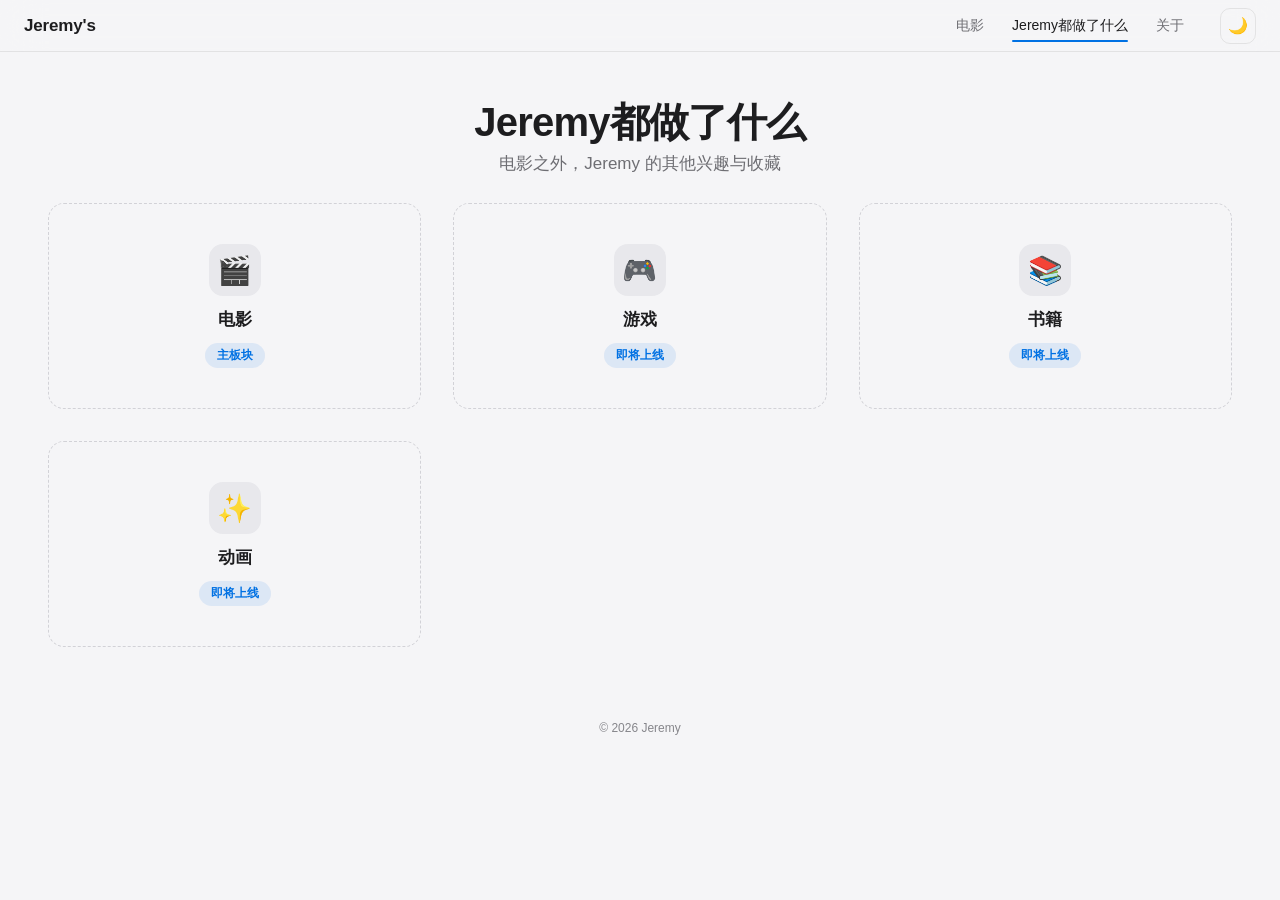
==== everything/index.html @ 344d4c55 "升级为多板块可交互网站：数据驱动渲染 + 翻转卡片 + 悬停换背景 + 三态主题 - 数据驱动：movies.json 单一数据源，原生 JS 渲染（零框架零构建） - 翻转卡片：点击翻面，背面分数据" ====
<!DOCTYPE html>
<html lang="zh-CN" data-theme="system">
<head>
  <meta charset="UTF-8">
  <meta name="viewport" content="width=device-width, initial-scale=1.0">
  <title>Jeremy都做了什么 — Jeremy's</title>
  <meta name="description" content="Jeremy 的其他兴趣板块：游戏、书籍、动画等。">
  <meta name="robots" content="index,follow">
  <link rel="canonical" href="https://jeremy-movies.com/everything/">
  <meta property="og:type" content="website">
  <meta property="og:site_name" content="Jeremy's">
  <meta property="og:title" content="Jeremy都做了什么">
  <meta property="og:url" content="https://jeremy-movies.com/everything/">
  <meta property="og:locale" content="zh_CN">
  <script>
    (function () {
      try {
        var t = localStorage.getItem('theme');
        if (t === 'light' || t === 'dark' || t === 'system') {
          document.documentElement.setAttribute('data-theme', t);
        }
      } catch (e) { /* ignore */ }
    })();
  </script>
  <link rel="stylesheet" href="../assets/css/styles.css">
</head>
<body>
  <header class="nav" data-nav>
    <a class="nav-logo" href="/">Jeremy's</a>
    <nav class="nav-links" aria-label="主导航">
      <a href="/" class="nav-link">电影</a>
      <a href="/everything/" class="nav-link is-active" aria-current="page">Jeremy都做了什么</a>
      <a href="/about/" class="nav-link">关于</a>
    </nav>
    <button class="nav-theme" data-theme-toggle aria-label="切换主题" title="切换主题">🌙</button>
    <button class="nav-burger" data-nav-burger aria-label="菜单" aria-expanded="false">
      <span></span><span></span><span></span>
    </button>
  </header>

  <main>
    <section class="hero container">
      <h1 class="hero-title">Jeremy都做了什么</h1>
      <p class="hero-sub">电影之外，Jeremy 的其他兴趣与收藏</p>
    </section>

    <section class="poster-grid container" style="grid-template-columns:repeat(3,1fr);">
      <a class="board-card" href="/" style="text-decoration:none;">
        <div class="board-icon">🎬</div>
        <div class="board-title">电影</div>
        <div class="board-badge">主板块</div>
      </a>
      <div class="board-card">
        <div class="board-icon">🎮</div>
        <div class="board-title">游戏</div>
        <div class="board-badge">即将上线</div>
      </div>
      <div class="board-card">
        <div class="board-icon">📚</div>
        <div class="board-title">书籍</div>
        <div class="board-badge">即将上线</div>
      </div>
      <div class="board-card">
        <div class="board-icon">✨</div>
        <div class="board-title">动画</div>
        <div class="board-badge">即将上线</div>
      </div>
    </section>
  </main>

  <footer class="site-footer">
    <p>© 2026 Jeremy</p>
  </footer>

  <script src="../assets/js/main.js"></script>
</body>
</html>
---- assets/css/styles.css ----
/* ==========================================================================
   Jeremy's Movies — 主样式
   风格：Apple 极简 · 数据驱动 · 三态主题 · 可交互翻转卡
   技术：CSS 变量 + data-theme 三态 + prefers-color-scheme 回退，零框架零构建
   ========================================================================== */

/* ==========================================================================
   1. 动效与主题 tokens
   ========================================================================== */
:root {
  /* 动效时长 / 缓动 */
  --dur-fast:   150ms;
  --dur-base:   300ms;
  --dur-bg:     500ms;
  --dur-flip:   550ms;
  --ease-standard: cubic-bezier(0.4, 0, 0.2, 1);
  --ease-out:      cubic-bezier(0.22, 1, 0.36, 1);
  --ease-flip:     cubic-bezier(0.4, 0.2, 0.2, 1);

  color-scheme: light dark;

  /* ===== 浅色主题（默认） ===== */
  --bg:            #f5f5f7;
  --bg-elevated:   #ffffff;
  --bg-sunken:     #e8e8ec;
  --nav-bg:        rgba(245, 245, 247, 0.72);

  --text-primary:   #1d1d1f;
  --text-secondary: #6e6e73;
  --text-tertiary:  #86868b;
  --text-on-accent: #ffffff;

  --border:        #d2d2d7;
  --border-subtle: rgba(0, 0, 0, 0.08);

  --accent:        #0071e3;
  --accent-hover:  #0077ed;
  --accent-soft:   rgba(0, 113, 227, 0.10);

  --shadow-card:   0 1px 2px rgba(0, 0, 0, 0.04), 0 8px 24px rgba(0, 0, 0, 0.06);
  --shadow-hover:  0 2px 4px rgba(0, 0, 0, 0.06), 0 20px 44px rgba(0, 0, 0, 0.14);
  --shadow-pop:    0 12px 32px rgba(0, 0, 0, 0.16);

  --imdb:      #f5c518; --imdb-text:      #000000;
  --douban:    #00b51d; --douban-text:    #ffffff;
  --boxoffice: #6e6e73; --boxoffice-text: #ffffff;

  --star:       #ff9f0a;
  --star-empty: #d2d2d7;

  --status-watched:      #34c759; --status-watched-text: #ffffff;
  --status-towatch:      #ff9500; --status-towatch-text: #ffffff;

  --scrim: rgba(0, 0, 0, 0.50);

  --fs-hero:    40px;
  --fs-section: 22px;
  --fs-name:    17px;
  --fs-score:   30px;
  --fs-stat:    22px;
  --fs-body:    15px;
  --fs-meta:    13px;
  --fs-caption: 12px;
  --fs-badge:   13px;
}

/* 手动深色 */
:root[data-theme="dark"] {
  color-scheme: dark;

  --bg:            #000000;
  --bg-elevated:   #1d1d1f;
  --bg-sunken:     #2a2a2c;
  --nav-bg:        rgba(0, 0, 0, 0.72);

  --text-primary:   #f5f5f7;
  --text-secondary: #a1a1a6;
  --text-tertiary:  #86868b;
  --text-on-accent: #ffffff;

  --border:        #424245;
  --border-subtle: rgba(255, 255, 255, 0.12);

  --accent:        #2997ff;
  --accent-hover:  #47a9ff;
  --accent-soft:   rgba(41, 151, 255, 0.16);

  --shadow-card:   0 1px 2px rgba(0, 0, 0, 0.30), 0 8px 24px rgba(0, 0, 0, 0.40);
  --shadow-hover:  0 2px 4px rgba(0, 0, 0, 0.40), 0 20px 44px rgba(0, 0, 0, 0.60);
  --shadow-pop:    0 12px 32px rgba(0, 0, 0, 0.60);

  --imdb:      #f5c518; --imdb-text:      #000000;
  --douban:    #2fb344; --douban-text:    #ffffff;
  --boxoffice: #a1a1a6; --boxoffice-text: #000000;

  --star:       #ffb340;
  --star-empty: #48484a;

  --status-watched:      #30d158; --status-watched-text: #ffffff;
  --status-towatch:      #ff9f0a; --status-towatch-text: #1d1d1f;

  --scrim: rgba(0, 0, 0, 0.55);
}

/* 跟随系统（且用户未强制浅色时）——无 JS 时系统深色依然生效 */
@media (prefers-color-scheme: dark) {
  :root:not([data-theme="light"]) {
    color-scheme: dark;

    --bg:            #000000;
    --bg-elevated:   #1d1d1f;
    --bg-sunken:     #2a2a2c;
    --nav-bg:        rgba(0, 0, 0, 0.72);

    --text-primary:   #f5f5f7;
    --text-secondary: #a1a1a6;
    --text-tertiary:  #86868b;
    --text-on-accent: #ffffff;

    --border:        #424245;
    --border-subtle: rgba(255, 255, 255, 0.12);

    --accent:        #2997ff;
    --accent-hover:  #47a9ff;
    --accent-soft:   rgba(41, 151, 255, 0.16);

    --shadow-card:   0 1px 2px rgba(0, 0, 0, 0.30), 0 8px 24px rgba(0, 0, 0, 0.40);
    --shadow-hover:  0 2px 4px rgba(0, 0, 0, 0.40), 0 20px 44px rgba(0, 0, 0, 0.60);
    --shadow-pop:    0 12px 32px rgba(0, 0, 0, 0.60);

    --imdb:      #f5c518; --imdb-text:      #000000;
    --douban:    #2fb344; --douban-text:    #ffffff;
    --boxoffice: #a1a1a6; --boxoffice-text: #000000;

    --star:       #ffb340;
    --star-empty: #48484a;

    --status-watched:      #30d158; --status-watched-text: #ffffff;
    --status-towatch:      #ff9f0a; --status-towatch-text: #1d1d1f;

    --scrim: rgba(0, 0, 0, 0.55);
  }
}

/* ==========================================================================
   2. 全局基础
   ========================================================================== */
*,
*::before,
*::after {
  box-sizing: border-box;
  margin: 0;
  padding: 0;
}

html {
  -webkit-text-size-adjust: 100%;
  scroll-behavior: smooth;
  font-family: -apple-system, BlinkMacSystemFont, "SF Pro Text", "SF Pro Display",
               "Helvetica Neue", "PingFang SC", "Hiragino Sans GB",
               "Segoe UI", Roboto, "Microsoft YaHei", sans-serif;
  -webkit-font-smoothing: antialiased;
  -moz-osx-font-smoothing: grayscale;
  background: var(--bg);
  transition: background-color 0.3s ease;
}

body {
  min-height: 100vh;
  background: transparent; /* 让固定背景层透出 */
  color: var(--text-primary);
  transition: color 0.3s ease;
}

img {
  max-width: 100%;
  display: block;
}

a {
  color: var(--accent);
  text-decoration: none;
}

button {
  font: inherit;
  color: inherit;
  cursor: pointer;
  background: none;
  border: none;
}

/* 页面内容容器 */
.container {
  max-width: 1440px;
  margin: 0 auto;
  padding-left: 48px;
  padding-right: 48px;
}

/* ==========================================================================
   3. 背景层（Netflix 悬停换背景）
   ========================================================================== */
.bg-layer {
  position: fixed;
  inset: 0;
  z-index: 0;
  overflow: hidden;
  pointer-events: none;
  background: var(--bg);
}

.bg-image {
  position: absolute;
  inset: 0;
  background-size: cover;
  background-position: center;
  background-repeat: no-repeat;
  opacity: 0;
  transition: opacity var(--dur-bg) ease;
  background-color: var(--bg); /* 加载前主色兜底（JS 会覆盖为电影主色） */
}

.bg-image.is-active {
  opacity: 1;
}

.bg-scrim {
  position: absolute;
  inset: 0;
  opacity: 0;
  transition: opacity var(--dur-bg) ease;
  background: linear-gradient(
    180deg,
    rgba(0, 0, 0, 0.55) 0%,
    rgba(0, 0, 0, 0.38) 40%,
    rgba(0, 0, 0, 0.55) 100%
  );
}

.bg-layer.is-showing .bg-scrim {
  opacity: 1;
}

/* 内容层级：压在背景层之上 */
.nav,
main,
.site-footer {
  position: relative;
  z-index: 1;
}

/* ==========================================================================
   4. 吸顶导航
   ========================================================================== */
.nav {
  position: sticky;
  top: 0;
  z-index: 100;
  height: 52px;
  display: flex;
  align-items: center;
  gap: 24px;
  padding: 0 24px;
  background: var(--nav-bg);
  backdrop-filter: saturate(180%) blur(20px);
  -webkit-backdrop-filter: saturate(180%) blur(20px);
  border-bottom: 1px solid var(--border-subtle);
}

.nav-logo {
  font-size: 17px;
  font-weight: 600;
  letter-spacing: -0.01em;
  color: var(--text-primary);
  margin-right: 8px;
  white-space: nowrap;
}

.nav-links {
  display: flex;
  align-items: center;
  gap: 4px;
  margin-left: auto;
}

.nav-link {
  position: relative;
  font-size: 14px;
  font-weight: 400;
  color: var(--text-secondary);
  padding: 6px 12px;
  border-radius: 8px;
  transition: color var(--dur-fast) ease, background-color var(--dur-fast) ease;
}

.nav-link:hover {
  color: var(--text-primary);
  background: var(--bg-sunken);
}

.nav-link.is-active {
  color: var(--text-primary);
  font-weight: 500;
}

.nav-link.is-active::after {
  content: "";
  position: absolute;
  left: 12px;
  right: 12px;
  bottom: -1px;
  height: 2px;
  border-radius: 2px;
  background: var(--accent);
}

/* 主题切换按钮 */
.nav-theme {
  width: 36px;
  height: 36px;
  flex: 0 0 auto;
  display: grid;
  place-items: center;
  border: 1px solid var(--border-subtle);
  border-radius: 10px;
  background: transparent;
  transition: background-color var(--dur-fast) ease, transform var(--dur-fast) ease;
}

.nav-theme:hover {
  background: var(--bg-sunken);
  transform: scale(1.05);
}

.nav-theme svg {
  width: 16px;
  height: 16px;
  color: var(--text-primary);
}

/* 三态图标：仅显示当前主题对应的图标 */
.theme-icon {
  display: none;
}

:root[data-theme="light"] .icon-light,
:root:not([data-theme]) .icon-light { display: block; }
:root[data-theme="dark"] .icon-dark { display: block; }
:root[data-theme="system"] .icon-system { display: block; }

/* 汉堡按钮（默认隐藏） */
.nav-burger {
  display: none;
}

/* ==========================================================================
   5. Hero 标题区
   ========================================================================== */
.hero {
  text-align: center;
  padding: 48px 24px 28px;
}

.hero-title {
  font-size: var(--fs-hero);
  font-weight: 600;
  letter-spacing: -0.02em;
  line-height: 1.1;
  color: var(--text-primary);
}

.hero-sub {
  font-size: 17px;
  color: var(--text-secondary);
  margin-top: 8px;
}

.hero-stat {
  font-size: 13px;
  color: var(--text-tertiary);
  margin-top: 8px;
}

.hero-stat strong {
  color: var(--text-primary);
  font-weight: 600;
  font-variant-numeric: tabular-nums;
}

/* ==========================================================================
   6. 页内工具栏（筛选 + 排序）
   ========================================================================== */
.toolbar {
  display: flex;
  align-items: center;
  justify-content: space-between;
  gap: 16px;
  margin: 4px 0 24px;
}

.segmented {
  display: inline-flex;
  gap: 2px;
  background: var(--bg-sunken);
  border-radius: 10px;
  padding: 3px;
}

.segmented button {
  border: none;
  background: transparent;
  color: var(--text-secondary);
  font-size: 14px;
  font-weight: 500;
  padding: 6px 14px;
  border-radius: 8px;
  transition: background-color var(--dur-fast) ease, color var(--dur-fast) ease,
              box-shadow var(--dur-fast) ease;
}

.segmented button:hover {
  color: var(--text-primary);
}

.segmented button[aria-pressed="true"] {
  background: var(--bg-elevated);
  color: var(--text-primary);
  box-shadow: 0 1px 3px rgba(0, 0, 0, 0.12);
}

.sort {
  display: inline-flex;
  align-items: center;
  gap: 8px;
}

.sort-label {
  font-size: 13px;
  color: var(--text-tertiary);
}

.sort select {
  appearance: none;
  -webkit-appearance: none;
  background: var(--bg-elevated);
  border: 1px solid var(--border);
  border-radius: 10px;
  padding: 7px 30px 7px 12px;
  font-size: 14px;
  font-family: inherit;
  color: var(--text-primary);
  background-image: url("data:image/svg+xml,%3Csvg xmlns='http://www.w3.org/2000/svg' width='12' height='12' viewBox='0 0 24 24' fill='none' stroke='%236e6e73' stroke-width='2'%3E%3Cpath d='M6 9l6 6 6-6'/%3E%3C/svg%3E");
  background-repeat: no-repeat;
  background-position: right 10px center;
  cursor: pointer;
}

/* ==========================================================================
   7. 海报网格
   ========================================================================== */
.poster-grid {
  display: grid;
  grid-template-columns: repeat(6, 1fr);
  gap: 32px;
  padding-bottom: 24px;
}

/* ==========================================================================
   8. 翻转卡片
   ========================================================================== */
.poster-card {
  perspective: 1200px;
  cursor: pointer;
  outline: none;
}

.poster-card:focus-visible {
  outline: 2px solid var(--accent);
  outline-offset: 3px;
  border-radius: 16px;
}

.card-inner {
  position: relative;
  transform-style: preserve-3d;
  transition: transform var(--dur-flip) var(--ease-flip);
}

.card-face {
  backface-visibility: hidden;
  -webkit-backface-visibility: hidden;
}

.card-front {
  position: relative;
  background: var(--bg-elevated);
  border-radius: 16px;
  overflow: hidden;
  box-shadow: var(--shadow-card);
  transition: transform var(--dur-base) var(--ease-standard),
              box-shadow var(--dur-base) var(--ease-standard);
}

/* 悬停只上浮 + 换背景，不翻转 */
.poster-card:hover .card-front {
  transform: translateY(-6px);
  box-shadow: var(--shadow-hover);
}

.card-front img {
  width: 100%;
  aspect-ratio: 2 / 3;
  object-fit: cover;
  display: block;
  background: var(--bg-sunken); /* 加载中占位底色 */
}

.card-front .info {
  padding: 12px 14px 14px;
}

.card-front .title {
  font-size: var(--fs-name);
  font-weight: 600;
  color: var(--text-primary);
  line-height: 1.3;
  white-space: nowrap;
  overflow: hidden;
  text-overflow: ellipsis;
}

.card-front .info-row {
  display: flex;
  align-items: center;
  justify-content: space-between;
  margin-top: 4px;
}

.card-front .year {
  font-size: var(--fs-meta);
  color: var(--text-secondary);
  margin-left: auto;
  font-variant-numeric: tabular-nums;
}

/* 状态角标（覆盖在海报左上角） */
.status-badge {
  position: absolute;
  top: 10px;
  left: 10px;
  font-size: 12px;
  font-weight: 600;
  line-height: 1;
  padding: 5px 9px;
  border-radius: 999px;
  backdrop-filter: blur(6px);
  -webkit-backdrop-filter: blur(6px);
  box-shadow: 0 1px 4px rgba(0, 0, 0, 0.2);
}

.status--watched { background: var(--status-watched); color: var(--status-watched-text); }
.status--towatch { background: var(--status-towatch); color: var(--status-towatch-text); }

/* 星级 */
.stars {
  color: var(--star);
  letter-spacing: 1px;
  line-height: 1;
  white-space: nowrap;
}

.stars .star-empty { color: var(--star-empty); }

.stars--sm { font-size: 12px; }

/* ===== 卡片背面 ===== */
.card-back {
  position: absolute;
  inset: 0;
  transform: rotateY(180deg);
  background: var(--bg-elevated);
  border-radius: 16px;
  overflow: hidden;
  box-shadow: var(--shadow-card);
  padding: 16px 16px 18px;
  display: flex;
  flex-direction: column;
}

.card-back .back-title {
  font-size: 15px;
  font-weight: 600;
  color: var(--text-primary);
  white-space: nowrap;
  overflow: hidden;
  text-overflow: ellipsis;
  padding-bottom: 12px;
  border-bottom: 1px solid var(--border-subtle);
}

.card-back .data-zone {
  padding: 14px 0 12px;
}

.card-back .stats {
  display: flex;
  gap: 8px;
}

.card-back .stat {
  flex: 1;
  min-width: 0;
}

.card-back .stat-label {
  font-size: 10px;
  font-weight: 600;
  letter-spacing: 0.05em;
  text-transform: uppercase;
  color: var(--text-tertiary);
  margin-bottom: 3px;
  white-space: nowrap;
  overflow: hidden;
  text-overflow: ellipsis;
}

.card-back .stat-value {
  font-size: var(--fs-stat);
  font-weight: 600;
  line-height: 1;
  font-variant-numeric: tabular-nums;
  white-space: nowrap;
  overflow: hidden;
  text-overflow: ellipsis;
}

.stat--imdb .stat-value     { color: var(--imdb); }
.stat--douban .stat-value   { color: var(--douban); }
.stat--boxoffice .stat-value { color: var(--boxoffice); font-size: 18px; }

.card-back .meta-line {
  margin-top: 10px;
  font-size: var(--fs-meta);
  color: var(--text-secondary);
  white-space: nowrap;
  overflow: hidden;
  text-overflow: ellipsis;
}

.card-back .review-zone {
  margin-top: auto;
  padding-top: 12px;
  border-top: 1px solid var(--border-subtle);
}

.card-back .review-label {
  font-size: var(--fs-caption);
  font-weight: 600;
  letter-spacing: 0.03em;
  color: var(--accent);
  margin-bottom: 6px;
}

.card-back .stars {
  font-size: 18px;
  margin-bottom: 8px;
}

.card-back .comment {
  font-size: var(--fs-body);
  line-height: 1.55;
  color: var(--text-primary);
  display: -webkit-box;
  -webkit-line-clamp: 3;
  -webkit-box-orient: vertical;
  overflow: hidden;
}

/* 翻转态 */
.poster-card.is-flipped .card-inner {
  transform: rotateY(180deg);
}

/* ==========================================================================
   9. 空状态
   ========================================================================== */
.empty-state {
  text-align: center;
  padding: 72px 24px;
  color: var(--text-tertiary);
}

.empty-state .empty-icon {
  font-size: 32px;
  margin-bottom: 12px;
  opacity: 0.6;
}

.empty-state .empty-title {
  font-size: 17px;
  font-weight: 600;
  color: var(--text-secondary);
  margin-bottom: 4px;
}

.empty-state .empty-hint {
  font-size: 13px;
}

/* ==========================================================================
   10. Footer
   ========================================================================== */
.site-footer {
  text-align: center;
  padding: 48px 24px 80px;
  font-size: 12px;
  line-height: 1.5;
  color: var(--text-tertiary);
}

/* ==========================================================================
   11. 响应式断点
   ========================================================================== */
@media (max-width: 1279px) {
  .container { padding-left: 40px; padding-right: 40px; }
  .poster-grid { grid-template-columns: repeat(5, 1fr); gap: 28px; }
}

@media (max-width: 1023px) {
  .container { padding-left: 32px; padding-right: 32px; }
  .poster-grid { grid-template-columns: repeat(4, 1fr); gap: 24px; }
}

@media (max-width: 767px) {
  .container { padding-left: 24px; padding-right: 24px; }
  .poster-grid { grid-template-columns: repeat(3, 1fr); gap: 20px; }
}

@media (max-width: 640px) {
  .container { padding-left: 16px; padding-right: 16px; }
  .poster-grid { grid-template-columns: repeat(2, 1fr); gap: 14px; }

  .hero { padding: 32px 16px 20px; }
  .hero-title { font-size: 32px; }
  .hero-sub { font-size: 15px; }

  .toolbar { flex-wrap: nowrap; gap: 10px; }
  .segmented { overflow-x: auto; }
  .segmented button { white-space: nowrap; padding: 6px 12px; }

  .card-front .info { padding: 10px 12px 12px; }
  .card-front .title { font-size: 15px; }
  .card-back { padding: 12px 12px 14px; }
  .card-back .stat-value { font-size: 18px; }
  .card-back .stat--boxoffice .stat-value { font-size: 16px; }
  .card-back .stars { font-size: 16px; }
  .card-back .back-title { font-size: 14px; }

  /* ===== 移动端汉堡菜单 ===== */
  .nav { height: 48px; padding: 0 16px; gap: 12px; }
  .nav-burger {
    display: grid;
    place-items: center;
    width: 36px;
    height: 36px;
    border: none;
    background: transparent;
  }
  .nav-burger span {
    display: block;
    width: 18px;
    height: 2px;
    background: var(--text-primary);
    border-radius: 2px;
    margin: 2px 0;
    transition: transform 0.2s ease, opacity 0.2s ease;
  }

  .nav-theme { margin-left: auto; }
  .nav-burger { margin-left: 0; }

  .nav-links {
    position: absolute;
    top: 48px;
    left: 0;
    right: 0;
    flex-direction: column;
    align-items: stretch;
    gap: 2px;
    background: var(--bg-elevated);
    border-bottom: 1px solid var(--border);
    padding: 8px 16px 12px;
    box-shadow: var(--shadow-pop);
    transform: translateY(-8px);
    opacity: 0;
    pointer-events: none;
    transition: transform 0.2s ease, opacity 0.2s ease;
  }

  .nav.is-open .nav-links {
    transform: translateY(0);
    opacity: 1;
    pointer-events: auto;
  }

  .nav-link { padding: 12px 8px; font-size: 15px; }
  .nav-link.is-active::after { display: none; }
  .nav-link.is-active { border-left: 3px solid var(--accent); }

  .nav.is-open .nav-burger span:nth-child(1) { transform: translateY(5px) rotate(45deg); }
  .nav.is-open .nav-burger span:nth-child(2) { opacity: 0; }
  .nav.is-open .nav-burger span:nth-child(3) { transform: translateY(-5px) rotate(-45deg); }
}

/* ==========================================================================
   12. prefers-reduced-motion 降级
   ========================================================================== */
@media (prefers-reduced-motion: reduce) {
  *, *::before, *::after {
    animation-duration: 0.01ms !important;
    animation-iteration-count: 1 !important;
    transition-duration: 0.01ms !important;
    scroll-behavior: auto !important;
  }
  .card-inner { transition: none; }
  .bg-image { transition: none; }
}

/* ==========================================================================
   13. noscript 兜底（无 JS 时的静态海报列表）
   ========================================================================== */
.ns-card {
  background: var(--bg-elevated);
  border-radius: 16px;
  overflow: hidden;
  box-shadow: var(--shadow-card);
}

.ns-card img {
  width: 100%;
  aspect-ratio: 2 / 3;
  object-fit: cover;
  background: var(--bg-sunken);
}

.ns-card figcaption {
  padding: 10px 12px 12px;
  font-size: 14px;
  font-weight: 600;
  color: var(--text-primary);
  white-space: nowrap;
  overflow: hidden;
  text-overflow: ellipsis;
}

.ns-card .ns-year {
  display: block;
  font-size: 12px;
  font-weight: 400;
  color: var(--text-secondary);
  margin-top: 2px;
}

/* ===== 「Jeremy都做了什么」聚合板块入口卡 ===== */
.board-card {
  display: flex;
  flex-direction: column;
  align-items: center;
  justify-content: center;
  gap: 12px;
  padding: 40px 24px;
  border: 1.5px dashed var(--border);
  border-radius: 16px;
  background: transparent;
  text-align: center;
  transition: background-color 0.3s var(--ease-standard),
    transform 0.3s var(--ease-standard),
    box-shadow 0.3s var(--ease-standard);
}

.board-card:hover {
  background: var(--bg-elevated);
  transform: translateY(-4px);
  box-shadow: var(--shadow-card);
}

.board-icon {
  width: 52px;
  height: 52px;
  display: flex;
  align-items: center;
  justify-content: center;
  font-size: 28px;
  border-radius: 14px;
  background: var(--bg-sunken);
}

.board-title {
  font-size: 17px;
  font-weight: 600;
  color: var(--text-primary);
}

.board-badge {
  display: inline-block;
  padding: 4px 12px;
  font-size: 12px;
  font-weight: 600;
  border-radius: 999px;
  background: var(--accent-soft);
  color: var(--accent);
}

@media (max-width: 767px) {
  .poster-grid[style*="repeat(3"] {
    grid-template-columns: 1fr !important;
  }
}
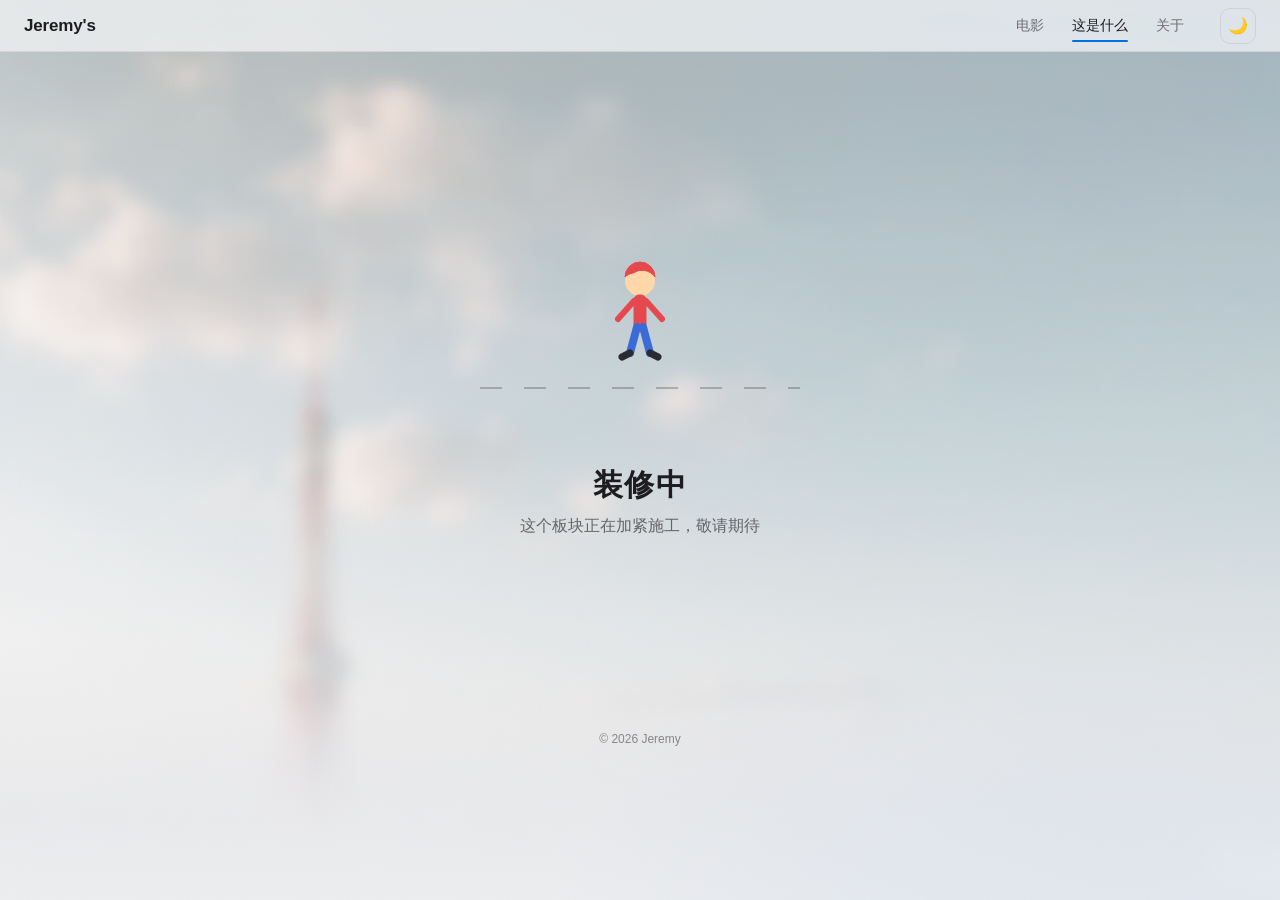
==== commit 37fff5bb: "「Jeremy都做了什么」改名「这是什么」+ 装修中动画页 - 首页导航与 everything 页导航统一改为「这是什么」 - everything 页改为装修中占位：CSS 动画跑步小男孩（四肢摆" ====
--- a/everything/index.html
+++ b/everything/index.html
@@ -3,13 +3,13 @@
 <head>
   <meta charset="UTF-8">
   <meta name="viewport" content="width=device-width, initial-scale=1.0">
-  <title>Jeremy都做了什么 — Jeremy's</title>
-  <meta name="description" content="Jeremy 的其他兴趣板块：游戏、书籍、动画等。">
+  <title>这是什么 — Jeremy's</title>
+  <meta name="description" content="这个板块还在装修中，敬请期待。">
   <meta name="robots" content="index,follow">
   <link rel="canonical" href="https://jeremy-movies.com/everything/">
   <meta property="og:type" content="website">
   <meta property="og:site_name" content="Jeremy's">
-  <meta property="og:title" content="Jeremy都做了什么">
+  <meta property="og:title" content="这是什么">
   <meta property="og:url" content="https://jeremy-movies.com/everything/">
   <meta property="og:locale" content="zh_CN">
   <script>
@@ -23,13 +23,116 @@
     })();
   </script>
   <link rel="stylesheet" href="../assets/css/styles.css">
+  <style>
+    /* —— 装修中页面 —— */
+    .reno {
+      min-height: 70vh;
+      display: flex;
+      flex-direction: column;
+      align-items: center;
+      justify-content: center;
+      text-align: center;
+      padding: 48px 20px;
+    }
+    .reno-scene {
+      position: relative;
+      width: min(320px, 78vw);
+      height: 240px;
+      margin-bottom: 28px;
+    }
+    .reno-title {
+      font-size: 1.9rem;
+      font-weight: 700;
+      margin: 0 0 10px;
+      letter-spacing: 0.04em;
+    }
+    .reno-sub {
+      font-size: 1rem;
+      opacity: 0.62;
+      margin: 0;
+    }
+
+    /* 小男孩跑步：原地奔跑，身体上下弹跳 + 手臂腿摆动 */
+    .runner {
+      position: absolute;
+      left: 50%;
+      bottom: 56px;
+      transform: translateX(-50%);
+      animation: runner-bob 0.5s ease-in-out infinite;
+    }
+    @keyframes runner-bob {
+      0%, 100% { transform: translateX(-50%) translateY(0); }
+      50%      { transform: translateX(-50%) translateY(-9px); }
+    }
+
+    /* 手臂：交替前后摆 */
+    .arm-back { transform-origin: 12px 8px; animation: swing-back 0.5s ease-in-out infinite; }
+    .arm-front { transform-origin: 12px 8px; animation: swing-front 0.5s ease-in-out infinite; }
+    @keyframes swing-back {
+      0%, 100% { transform: rotate(24deg); }
+      50%      { transform: rotate(-24deg); }
+    }
+    @keyframes swing-front {
+      0%, 100% { transform: rotate(-24deg); }
+      50%      { transform: rotate(24deg); }
+    }
+
+    /* 腿：交替迈步 */
+    .leg-back { transform-origin: 12px 4px; animation: step-back 0.5s ease-in-out infinite; }
+    .leg-front { transform-origin: 12px 4px; animation: step-front 0.5s ease-in-out infinite; }
+    @keyframes step-back {
+      0%, 100% { transform: rotate(-20deg); }
+      50%      { transform: rotate(20deg); }
+    }
+    @keyframes step-front {
+      0%, 100% { transform: rotate(20deg); }
+      50%      { transform: rotate(-20deg); }
+    }
+
+    /* 地面：向右滚动的横线，营造向前跑的感觉 */
+    .ground {
+      position: absolute;
+      left: 0;
+      right: 0;
+      bottom: 48px;
+      height: 2px;
+      overflow: hidden;
+      opacity: 0.25;
+    }
+    .ground-dash {
+      display: block;
+      height: 100%;
+      background: repeating-linear-gradient(
+        90deg,
+        currentColor 0,
+        currentColor 22px,
+        transparent 22px,
+        transparent 44px
+      );
+      animation: ground-move 0.5s linear infinite;
+    }
+    @keyframes ground-move {
+      from { transform: translateX(0); }
+      to   { transform: translateX(-44px); }
+    }
+
+    /* 主题适配：浅色用深色人物，深色用浅色人物（line 元素靠 stroke 上色） */
+    .runner-body   { fill: #e5484d; stroke: #e5484d; }
+    .runner-skin   { fill: #ffd7a8; }
+    .runner-pants  { fill: #3b6bd6; stroke: #3b6bd6; }
+    .runner-shoe   { fill: #2b2b33; stroke: #2b2b33; }
+    :root[data-theme="dark"] .runner-shoe { fill: #e8e8f0; stroke: #e8e8f0; }
+    @media (prefers-color-scheme: dark) {
+      :root:not([data-theme="light"]) .runner-shoe { fill: #e8e8f0; stroke: #e8e8f0; }
+    }
+  </style>
 </head>
 <body>
   <header class="nav" data-nav>
     <a class="nav-logo" href="/">Jeremy's</a>
     <nav class="nav-links" aria-label="主导航">
       <a href="/" class="nav-link">电影</a>
-      <a href="/everything/" class="nav-link is-active" aria-current="page">Jeremy都做了什么</a>
+      <a href="/everything/" class="nav-link is-active" aria-current="page">这是什么</a>
       <a href="/about/" class="nav-link">关于</a>
     </nav>
     <button class="nav-theme" data-theme-toggle aria-label="切换主题" title="切换主题">🌙</button>
@@ -39,32 +142,41 @@
   </header>
 
   <main>
-    <section class="hero container">
-      <h1 class="hero-title">Jeremy都做了什么</h1>
-      <p class="hero-sub">电影之外，Jeremy 的其他兴趣与收藏</p>
-    </section>
+    <section class="reno">
+      <div class="reno-scene" aria-hidden="true">
+        <!-- 跑步的小男孩（原地奔跑动画） -->
+        <svg class="runner" width="96" height="120" viewBox="0 0 96 120" fill="none">
+          <!-- 头 -->
+          <circle class="runner-skin" cx="48" cy="20" r="15"></circle>
+          <!-- 头发 -->
+          <path class="runner-body" d="M33 16 a15 15 0 0 1 30 0 a16 16 0 0 0 -22 -4 a13 13 0 0 0 -8 4 z"></path>
+          <!-- 躯干 -->
+          <rect class="runner-body" x="42" y="34" width="12" height="34" rx="5"></rect>
+          <!-- 后臂 -->
+          <g class="arm-back">
+            <line class="runner-body" x1="42" y1="40" x2="26" y2="58" stroke-width="6" stroke-linecap="round"></line>
+          </g>
+          <!-- 前臂 -->
+          <g class="arm-front">
+            <line class="runner-body" x1="54" y1="40" x2="70" y2="58" stroke-width="6" stroke-linecap="round"></line>
+          </g>
+          <!-- 后腿 -->
+          <g class="leg-back">
+            <line class="runner-pants" x1="45" y1="66" x2="38" y2="92" stroke-width="8" stroke-linecap="round"></line>
+            <line class="runner-shoe" x1="38" y1="92" x2="30" y2="96" stroke-width="7" stroke-linecap="round"></line>
+          </g>
+          <!-- 前腿 -->
+          <g class="leg-front">
+            <line class="runner-pants" x1="51" y1="66" x2="58" y2="92" stroke-width="8" stroke-linecap="round"></line>
+            <line class="runner-shoe" x1="58" y1="92" x2="66" y2="96" stroke-width="7" stroke-linecap="round"></line>
+          </g>
+        </svg>
+        <!-- 地面 -->
+        <div class="ground"><span class="ground-dash"></span></div>
+      </div>
 
-    <section class="poster-grid container" style="grid-template-columns:repeat(3,1fr);">
-      <a class="board-card" href="/" style="text-decoration:none;">
-        <div class="board-icon">🎬</div>
-        <div class="board-title">电影</div>
-        <div class="board-badge">主板块</div>
-      </a>
-      <div class="board-card">
-        <div class="board-icon">🎮</div>
-        <div class="board-title">游戏</div>
-        <div class="board-badge">即将上线</div>
-      </div>
-      <div class="board-card">
-        <div class="board-icon">📚</div>
-        <div class="board-title">书籍</div>
-        <div class="board-badge">即将上线</div>
-      </div>
-      <div class="board-card">
-        <div class="board-icon">✨</div>
-        <div class="board-title">动画</div>
-        <div class="board-badge">即将上线</div>
-      </div>
+      <h1 class="reno-title">装修中</h1>
+      <p class="reno-sub">这个板块正在加紧施工，敬请期待</p>
     </section>
   </main>
 
--- a/assets/css/styles.css
+++ b/assets/css/styles.css
@@ -1,6 +1,6 @@
 /* ==========================================================================
    Jeremy's Movies — 主样式
-   风格：Apple 极简 · 数据驱动 · 三态主题 · 可交互翻转卡
+   风格：Apple 极简 · 数据驱动 · 三态主题 · 悬停剧照预览 + IMDB 式详情页 + 拟火展开动画
    技术：CSS 变量 + data-theme 三态 + prefers-color-scheme 回退，零框架零构建
    ========================================================================== */
 
@@ -17,6 +17,20 @@
   --ease-out:      cubic-bezier(0.22, 1, 0.36, 1);
   --ease-flip:     cubic-bezier(0.4, 0.2, 0.2, 1);
 
+  /* —— 悬停展开剧照 —— */
+  --dur-hover-still: 400ms;   /* 剧照面板展开/回溯 */
+  --dur-hover-veil:  340ms;   /* 虚化遮罩淡入淡出 */
+  --dur-hover-intent: 120ms;  /* 悬停意图延迟（JS 用） */
+
+  /* —— 拟火展开 —— */
+  --dur-fire-open:  640ms;    /* 火烧展开（正向） */
+  --dur-fire-close: 460ms;    /* 火收缩回溯（反向） */
+  --dur-detail-rise: 460ms;   /* 详情内容上浮落定 */
+
+  /* 缓动 */
+  --ease-fire:       cubic-bezier(0.55, 0, 0.12, 1); /* 火烧展开专属：快速起燃 → 长尾落定 */
+  --ease-fire-back:  cubic-bezier(0.5, 0, 0.8, 0.3); /* 火收缩回溯：快速吸回中心 */
+
   color-scheme: light dark;
 
   /* ===== 浅色主题（默认） ===== */
@@ -44,6 +58,7 @@
   --imdb:      #f5c518; --imdb-text:      #000000;
   --douban:    #00b51d; --douban-text:    #ffffff;
   --boxoffice: #6e6e73; --boxoffice-text: #ffffff;
+  --tmdb:      #01b4e4; --tmdb-text:      #000000;
 
   --star:       #ff9f0a;
   --star-empty: #d2d2d7;
@@ -52,6 +67,24 @@
   --status-towatch:      #ff9500; --status-towatch-text: #ffffff;
 
   --scrim: rgba(0, 0, 0, 0.50);
+
+  /* —— 氛围背景（东京塔虚化照片 + 光晕 + 胶片噪点） ——
+     注意：照片 url 不经 var() 拼接（var 多背景 url 在部分渲染路径下不加载），
+     昼/夜图直接写死在下方三条 body::before 规则里 */
+  --ambient-glow: radial-gradient(1200px 720px at 18% -6%, rgba(255, 150, 40, 0.07), transparent 62%),
+                  radial-gradient(1000px 640px at 88% 108%, rgba(0, 113, 227, 0.06), transparent 60%);
+  --film-grain-opacity: 0.035;
+
+  /* 火焰（浅/深主题共用，火是暖色不受主题影响） */
+  --fire-core:   #ffd54f;   /* 内焰·亮黄 */
+  --fire-mid:    #ff9d00;   /* 中焰·橙 */
+  --fire-outer:  #ff5f00;   /* 外焰·橙红 */
+  --fire-edge:   #e6320c;   /* 燃烧边缘·红 */
+  --fire-glow:   rgba(255, 150, 30, 0.30);  /* 火后余温光晕 */
+
+  /* 悬停预览背景（浅色）：虚化剧照 + 压暗遮罩 */
+  --preview-scrim: rgba(0, 0, 0, 0.42);
+  --preview-blur: 12px;
 
   --fs-hero:    40px;
   --fs-section: 22px;
@@ -92,6 +125,7 @@
   --imdb:      #f5c518; --imdb-text:      #000000;
   --douban:    #2fb344; --douban-text:    #ffffff;
   --boxoffice: #a1a1a6; --boxoffice-text: #000000;
+  --tmdb:      #3ac4f0; --tmdb-text:      #000000;
 
   --star:       #ffb340;
   --star-empty: #48484a;
@@ -100,6 +134,12 @@
   --status-towatch:      #ff9f0a; --status-towatch-text: #1d1d1f;
 
   --scrim: rgba(0, 0, 0, 0.55);
+  --preview-scrim: rgba(0, 0, 0, 0.55);
+
+  /* 深色：夜塔虚化照片，黑遮罩压暗保可读；光晕更收敛（黑底对光敏感），噪点略增以破死黑 */
+  --ambient-glow: radial-gradient(1200px 720px at 18% -6%, rgba(255, 150, 40, 0.06), transparent 62%),
+                  radial-gradient(1000px 640px at 88% 108%, rgba(41, 151, 255, 0.05), transparent 60%);
+  --film-grain-opacity: 0.055;
 }
 
 /* 跟随系统（且用户未强制浅色时）——无 JS 时系统深色依然生效 */
@@ -131,6 +171,7 @@
     --imdb:      #f5c518; --imdb-text:      #000000;
     --douban:    #2fb344; --douban-text:    #ffffff;
     --boxoffice: #a1a1a6; --boxoffice-text: #000000;
+  --tmdb:      #3ac4f0; --tmdb-text:      #000000;
 
     --star:       #ffb340;
     --star-empty: #48484a;
@@ -139,6 +180,11 @@
     --status-towatch:      #ff9f0a; --status-towatch-text: #1d1d1f;
 
     --scrim: rgba(0, 0, 0, 0.55);
+    --preview-scrim: rgba(0, 0, 0, 0.55);
+
+    --ambient-glow: radial-gradient(1200px 720px at 18% -6%, rgba(255, 150, 40, 0.06), transparent 62%),
+                    radial-gradient(1000px 640px at 88% 108%, rgba(41, 151, 255, 0.05), transparent 60%);
+    --film-grain-opacity: 0.055;
   }
 }
 
@@ -172,6 +218,59 @@
   transition: color 0.3s ease;
 }
 
+/* 氛围背景层：东京塔虚化照片（主题区分昼夜）+ 遮罩 + 光晕，fixed 全屏、不拦截交互、置于所有内容之下
+   照片层 url 直接写死（var() 多背景 url 存在渲染路径不加载的问题） */
+body::before {
+  content: '';
+  position: fixed;
+  inset: 0;
+  z-index: -1;
+  pointer-events: none;
+  background-image:
+    var(--ambient-glow),
+    linear-gradient(180deg,
+      rgba(245, 245, 247, 0.48) 0%,
+      rgba(245, 245, 247, 0.62) 52%,
+      rgba(245, 245, 247, 0.88) 100%),
+    url("../bg/tokyo-day-blur.webp");
+  background-size: auto, cover, cover, cover;
+  background-position: center;
+  background-repeat: no-repeat;
+  transition: opacity 0.3s ease;
+}
+:root[data-theme="dark"] body::before {
+  background-image:
+    var(--ambient-glow),
+    linear-gradient(180deg,
+      rgba(0, 0, 0, 0.28) 0%,
+      rgba(0, 0, 0, 0.44) 52%,
+      rgba(0, 0, 0, 0.68) 100%),
+    url("../bg/tokyo-night-blur.webp");
+}
+@media (prefers-color-scheme: dark) {
+  :root:not([data-theme="light"]) body::before {
+    background-image:
+      var(--ambient-glow),
+      linear-gradient(180deg,
+        rgba(0, 0, 0, 0.28) 0%,
+        rgba(0, 0, 0, 0.44) 52%,
+        rgba(0, 0, 0, 0.68) 100%),
+      url("../bg/tokyo-night-blur.webp");
+  }
+}
+body::after {
+  content: '';
+  position: fixed;
+  inset: 0;
+  z-index: -1;
+  pointer-events: none;
+  opacity: var(--film-grain-opacity);
+  background-image: url("data:image/svg+xml,%3Csvg xmlns='http://www.w3.org/2000/svg' width='160' height='160'%3E%3Cfilter id='n'%3E%3CfeTurbulence type='fractalNoise' baseFrequency='0.82' numOctaves='3' stitchTiles='stitch'/%3E%3C/filter%3E%3Crect width='100%25' height='100%25' filter='url(%23n)'/%3E%3C/svg%3E");
+  background-size: 160px 160px;
+  transition: opacity 0.3s ease;
+}
+
+
 img {
   max-width: 100%;
   display: block;
@@ -199,50 +298,8 @@
 }
 
 /* ==========================================================================
-   3. 背景层（Netflix 悬停换背景）
+   3. 内容层级
    ========================================================================== */
-.bg-layer {
-  position: fixed;
-  inset: 0;
-  z-index: 0;
-  overflow: hidden;
-  pointer-events: none;
-  background: var(--bg);
-}
-
-.bg-image {
-  position: absolute;
-  inset: 0;
-  background-size: cover;
-  background-position: center;
-  background-repeat: no-repeat;
-  opacity: 0;
-  transition: opacity var(--dur-bg) ease;
-  background-color: var(--bg); /* 加载前主色兜底（JS 会覆盖为电影主色） */
-}
-
-.bg-image.is-active {
-  opacity: 1;
-}
-
-.bg-scrim {
-  position: absolute;
-  inset: 0;
-  opacity: 0;
-  transition: opacity var(--dur-bg) ease;
-  background: linear-gradient(
-    180deg,
-    rgba(0, 0, 0, 0.55) 0%,
-    rgba(0, 0, 0, 0.38) 40%,
-    rgba(0, 0, 0, 0.55) 100%
-  );
-}
-
-.bg-layer.is-showing .bg-scrim {
-  opacity: 1;
-}
-
-/* 内容层级：压在背景层之上 */
 .nav,
 main,
 .site-footer {
@@ -467,33 +524,12 @@
 }
 
 /* ==========================================================================
-   8. 翻转卡片
+   8. 海报卡片（纯正面 + 悬停上浮 + 点击进详情）
    ========================================================================== */
 .poster-card {
-  perspective: 1200px;
+  position: relative;
   cursor: pointer;
   outline: none;
-}
-
-.poster-card:focus-visible {
-  outline: 2px solid var(--accent);
-  outline-offset: 3px;
-  border-radius: 16px;
-}
-
-.card-inner {
-  position: relative;
-  transform-style: preserve-3d;
-  transition: transform var(--dur-flip) var(--ease-flip);
-}
-
-.card-face {
-  backface-visibility: hidden;
-  -webkit-backface-visibility: hidden;
-}
-
-.card-front {
-  position: relative;
   background: var(--bg-elevated);
   border-radius: 16px;
   overflow: hidden;
@@ -502,13 +538,28 @@
               box-shadow var(--dur-base) var(--ease-standard);
 }
 
-/* 悬停只上浮 + 换背景，不翻转 */
-.poster-card:hover .card-front {
+.poster-card:hover {
   transform: translateY(-6px);
   box-shadow: var(--shadow-hover);
 }
 
-.card-front img {
+.poster-card:focus-visible {
+  outline: 2px solid var(--accent);
+  outline-offset: 3px;
+}
+
+/* 预览激活时，高亮当前聚焦的真实卡片（消除"盲抓"不确定感） */
+.poster-card.is-hovering {
+  box-shadow: 0 0 0 2px rgba(255, 255, 255, 0.55),
+              var(--shadow-hover);
+}
+
+.poster-card__media {
+  position: relative;
+  background: var(--bg-sunken);
+}
+
+.poster-card__media img {
   width: 100%;
   aspect-ratio: 2 / 3;
   object-fit: cover;
@@ -516,11 +567,11 @@
   background: var(--bg-sunken); /* 加载中占位底色 */
 }
 
-.card-front .info {
+.poster-card__info {
   padding: 12px 14px 14px;
 }
 
-.card-front .title {
+.poster-card__title {
   font-size: var(--fs-name);
   font-weight: 600;
   color: var(--text-primary);
@@ -530,18 +581,18 @@
   text-overflow: ellipsis;
 }
 
-.card-front .info-row {
+.poster-card__meta {
   display: flex;
   align-items: center;
   justify-content: space-between;
   margin-top: 4px;
 }
 
-.card-front .year {
+.poster-card__year {
   font-size: var(--fs-meta);
   color: var(--text-secondary);
+  font-variant-numeric: tabular-nums;
   margin-left: auto;
-  font-variant-numeric: tabular-nums;
 }
 
 /* 状态角标（覆盖在海报左上角） */
@@ -574,112 +625,667 @@
 
 .stars--sm { font-size: 12px; }
 
-/* ===== 卡片背面 ===== */
-.card-back {
+/* ==========================================================================
+   8.1 悬停 / 点按预览：虚化剧照背景 + 海报不变 + 空白区剧情梗概
+   ========================================================================== */
+/* 全屏虚化剧照背景：盖住整页（含导航），作为预览态的背景层 */
+.preview-bg {
+  position: fixed;
+  inset: 0;
+  z-index: 250;
+  overflow: hidden;
+  background: var(--bg);           /* 剧照加载中的占位底色 */
+  opacity: 0;
+  visibility: hidden;
+  pointer-events: none;
+  transition:
+    opacity var(--dur-hover-veil) var(--ease-standard),
+    visibility 0s linear var(--dur-hover-veil);
+}
+.preview-bg.is-on {
+  opacity: 1;
+  visibility: visible;
+  transition:
+    opacity var(--dur-hover-veil) var(--ease-standard),
+    visibility 0s linear 0s;
+}
+
+.preview-bg__img {
   position: absolute;
   inset: 0;
-  transform: rotateY(180deg);
-  background: var(--bg-elevated);
-  border-radius: 16px;
+  width: 100%;
+  height: 100%;
+  object-fit: cover;
+  filter: blur(var(--preview-blur)) saturate(1.05);
+  transform: scale(1.12);          /* 放大，避免模糊边缘透出底边 */
+}
+
+.preview-bg__scrim {
+  position: absolute;
+  inset: 0;
+  background: var(--preview-scrim);
+}
+
+/* 海报克隆：聚焦卡片 —— hover 时向空白多的一侧平移 + 放大，浮于虚化背景之上 */
+.poster-card.preview-card {
+  position: fixed;
+  z-index: 270;
+  pointer-events: none;
+  --focus-dx: 0px; --focus-dy: 0px; --focus-scale: 1;
+  transform: translate(var(--focus-dx), var(--focus-dy)) scale(var(--focus-scale));
+  transform-origin: top left;
+  opacity: 0;
+  transition:
+    opacity var(--dur-hover-veil) var(--ease-standard),
+    transform var(--dur-hover-still) var(--ease-out);
+  box-shadow: var(--shadow-hover);
+  will-change: transform;
+}
+.poster-card.preview-card.is-on { opacity: 1; }
+/* 聚焦态：变量已由 JS 更新为位移+放大目标值，transition 自动平滑过渡 */
+
+/* 剧情梗概：聚焦卡片旁的固定信息面板（字号阶梯放大，层级清晰） */
+.preview-overview {
+  position: fixed;
+  z-index: 270;
+  pointer-events: none;
+  width: auto;
+  max-width: 440px;
+  color: #fff;
+  text-shadow: 0 1px 4px rgba(0, 0, 0, 0.4);
+  opacity: 0;
+  transition: opacity var(--dur-hover-veil) var(--ease-standard);
+}
+.preview-overview.is-on { opacity: 1; }
+
+/* 羊皮纸浮现动画：文字晚于虚化背景出现，逐层淡入上浮 + 暖色光晕，如哈利波特字体浮现于羊皮纸上 */
+.preview-overview.is-reveal > * {
+  opacity: 0;
+  transform: translateY(10px);
+  filter: blur(2px);
+  animation: parchment-rise 0.55s cubic-bezier(0.22, 0.61, 0.36, 1) forwards;
+}
+.preview-overview.is-reveal > *:nth-child(1) { animation-delay: 0.00s; }
+.preview-overview.is-reveal > *:nth-child(2) { animation-delay: 0.06s; }
+.preview-overview.is-reveal > *:nth-child(3) { animation-delay: 0.12s; }
+.preview-overview.is-reveal > *:nth-child(4) { animation-delay: 0.18s; }
+.preview-overview.is-reveal > *:nth-child(5) { animation-delay: 0.24s; }
+.preview-overview.is-reveal > *:nth-child(6) { animation-delay: 0.30s; }
+.preview-overview.is-reveal > *:nth-child(7) { animation-delay: 0.36s; }
+
+@keyframes parchment-rise {
+  0%   { opacity: 0; transform: translateY(10px); filter: blur(2px); }
+  100% { opacity: 1; transform: translateY(0);    filter: blur(0);   }
+}
+
+/* 尊重「减少动态效果」偏好：退化为一键淡入 */
+@media (prefers-reduced-motion: reduce) {
+  .preview-overview.is-reveal > * {
+    animation: none;
+    opacity: 1;
+    transform: none;
+    filter: none;
+  }
+}
+
+.preview-overview__head {
+  display: flex;
+  align-items: baseline;
+  gap: 12px;
+  margin-bottom: 14px;
+}
+
+.preview-overview__title {
+  font-size: 32px;
+  font-weight: 700;
+  line-height: 1.1;
+  margin: 0;
+  letter-spacing: -0.02em;
+}
+
+.preview-overview__year {
+  font-size: 20px;
+  font-weight: 500;
+  color: rgba(255, 255, 255, 0.62);
+  font-variant-numeric: tabular-nums;
+  white-space: nowrap;
+}
+
+/* 剧照横条：3 张附加剧照横排，hover 切换背景 */
+.preview-overview__stills {
+  display: flex;
+  gap: 8px;
+  margin-bottom: 16px;
+}
+.preview-still {
+  width: calc((100% - 16px) / 3);
+  aspect-ratio: 16 / 9;
+  object-fit: cover;
+  border-radius: 8px;
+  cursor: pointer;
+  border: 2px solid transparent;
+  transition: border-color 0.2s ease, transform 0.2s ease, box-shadow 0.2s ease;
+  box-shadow: 0 1px 3px rgba(0, 0, 0, 0.3);
+}
+.preview-still:hover,
+.preview-still.is-active {
+  border-color: rgba(255, 255, 255, 0.85);
+  transform: translateY(-2px);
+  box-shadow: 0 4px 12px rgba(0, 0, 0, 0.4);
+}
+
+.preview-overview__meta {
+  display: flex;
+  flex-wrap: wrap;
+  gap: 8px;
+  list-style: none;
+  margin: 0 0 18px;
+  padding: 0;
+}
+
+.preview-overview__meta li {
+  font-size: 14px;
+  font-weight: 500;
+  color: rgba(255, 255, 255, 0.9);
+  background: rgba(255, 255, 255, 0.14);
+  backdrop-filter: blur(6px);
+  -webkit-backdrop-filter: blur(6px);
+  border-radius: 999px;
+  padding: 5px 13px;
+}
+
+.preview-overview__text {
+  font-size: 18px;
+  line-height: 1.6;
+  color: rgba(255, 255, 255, 0.95);
+  margin: 0 0 20px;
+  /* 超长用省略号截断 */
+  display: -webkit-box;
+  -webkit-line-clamp: 6;
+  -webkit-box-orient: vertical;
   overflow: hidden;
+}
+
+.preview-overview__ratings {
+  display: flex;
+  flex-wrap: wrap;
+  align-items: center;
+  gap: 10px;
+  margin-bottom: 18px;
+}
+
+.preview-rating {
+  display: inline-flex;
+  align-items: center;
+  gap: 7px;
+  font-size: 14px;
+  font-weight: 700;
+  padding: 5px 12px;
+  border-radius: 8px;
+  color: #fff;
+  text-shadow: 0 1px 2px rgba(0, 0, 0, 0.35);
+  box-shadow: 0 2px 8px rgba(0, 0, 0, 0.22);
+  letter-spacing: 0.01em;
+}
+
+.preview-rating__label { font-weight: 600; opacity: 0.92; }
+
+.preview-rating__value { font-size: 16px; font-variant-numeric: tabular-nums; }
+
+/* 各平台实色徽章 */
+.preview-rating--imdb   { background: linear-gradient(135deg, #f5c518, #e8b20e); color: #000; text-shadow: none; }
+.preview-rating--imdb   .preview-rating__label { color: rgba(0,0,0,0.62); }
+.preview-rating--douban { background: linear-gradient(135deg, #00b51d, #0a8f1c); }
+.preview-rating--tmdb   { background: linear-gradient(135deg, #01b4e4, #0288b8); }
+.preview-rating--star   { background: linear-gradient(135deg, #ffb340, #ff8f00); }
+
+.preview-rating--imdb   .preview-rating__value { color: #000; }
+.preview-rating--douban .preview-rating__value { color: #fff; }
+.preview-rating--tmdb   .preview-rating__value { color: #fff; }
+.preview-rating--star   .preview-rating__value { color: #fff; }
+
+.preview-rating__star { font-size: 16px; letter-spacing: 1px; }
+
+/* 个人短评：暖色引用，仿佛从画面里浮现的心声 */
+.preview-overview__comment {
+  margin: 0 0 18px;
+  padding: 10px 14px;
+  font-size: 15px;
+  line-height: 1.55;
+  font-style: italic;
+  color: rgba(255, 244, 224, 0.96);
+  background: linear-gradient(135deg, rgba(255, 176, 64, 0.16), rgba(255, 143, 0, 0.08));
+  border-left: 3px solid rgba(255, 176, 64, 0.75);
+  border-radius: 0 10px 10px 0;
+  text-shadow: 0 1px 3px rgba(0, 0, 0, 0.35);
+}
+
+.preview-overview__cast {
+  display: flex;
+  flex-wrap: wrap;
+  gap: 8px;
+}
+
+.preview-cast {
+  font-size: 14px;
+  color: rgba(255, 255, 255, 0.82);
+  background: rgba(0, 0, 0, 0.28);
+  border: 1px solid rgba(255, 255, 255, 0.16);
+  border-radius: 999px;
+  padding: 5px 14px;
+}
+
+/* 触屏预览态：让背景与海报克隆可点按（点背景退回、点海报进详情） */
+@media (pointer: coarse) {
+  body.is-preview .preview-bg,
+  body.is-preview .preview-card {
+    pointer-events: auto;
+  }
+}
+
+/* 移动端聚焦预览：上下堆叠布局，面板字号整体降档（桌面档 32/18px 手机上过大） */
+@media (max-width: 760px) {
+  .preview-overview {
+    text-align: center;
+    padding: 0 4px;
+  }
+  .preview-overview__head {
+    justify-content: center;
+    gap: 8px;
+    margin-bottom: 10px;
+  }
+  .preview-overview__title { font-size: 22px; }
+  .preview-overview__year { font-size: 15px; }
+  .preview-overview__stills {
+    gap: 6px;
+    margin-bottom: 12px;
+  }
+  .preview-overview__meta {
+    justify-content: center;
+    gap: 6px;
+    margin-bottom: 12px;
+  }
+  .preview-overview__meta li { font-size: 12px; padding: 4px 10px; }
+  .preview-overview__text {
+    font-size: 14px;
+    line-height: 1.55;
+    -webkit-line-clamp: 5;
+    margin-bottom: 12px;
+  }
+  .preview-overview__ratings {
+    justify-content: center;
+    gap: 8px;
+    margin-bottom: 12px;
+  }
+  .preview-rating { font-size: 13px; padding: 4px 10px; }
+  .preview-rating__value { font-size: 15px; }
+  .preview-cast { font-size: 12px; padding: 4px 11px; }
+}
+
+/* ==========================================================================
+   8.2 IMDB 式详情页 overlay
+   ========================================================================== */
+.detail {
+  position: fixed;
+  inset: 0;
+  z-index: 300;
+  overflow-y: auto;
+  overscroll-behavior: contain;
+  background: var(--bg);
+  visibility: hidden;
+  clip-path: circle(0px at var(--fx, 50vw) var(--fy, 50vh));
+  transition:
+    clip-path var(--dur-fire-open) var(--ease-fire),
+    visibility 0s linear var(--dur-fire-open);
+}
+body.is-detail-open .detail {
+  visibility: visible;
+  clip-path: circle(var(--cover, 150vmax) at var(--fx, 50vw) var(--fy, 50vh));
+  transition:
+    clip-path var(--dur-fire-open) var(--ease-fire),
+    visibility 0s linear 0s;
+}
+body.is-detail-closing .detail {
+  transition:
+    clip-path var(--dur-fire-close) var(--ease-fire-back),
+    visibility 0s linear var(--dur-fire-close);
+}
+
+/* 返回键：固定左上，毛玻璃圆钮 */
+.detail__back {
+  position: fixed;
+  top: 20px; left: 20px;
+  z-index: 320;
+  display: grid; place-items: center;
+  width: 44px; height: 44px;
+  border-radius: 50%;
+  color: var(--text-primary);
+  background: var(--nav-bg);
+  backdrop-filter: saturate(180%) blur(14px);
+  -webkit-backdrop-filter: saturate(180%) blur(14px);
+  border: 1px solid var(--border-subtle);
   box-shadow: var(--shadow-card);
-  padding: 16px 16px 18px;
-  display: flex;
-  flex-direction: column;
-}
-
-.card-back .back-title {
+  transition: transform var(--dur-fast) var(--ease-standard), background-color var(--dur-fast) ease;
+}
+.detail__back:hover { transform: scale(1.06); background: var(--bg-elevated); }
+.detail__back:focus-visible { outline: 2px solid var(--accent); outline-offset: 2px; }
+
+/* 剧照大图区 */
+.detail__hero {
+  position: relative;
+  width: 100%;
+  height: clamp(300px, 46vh, 560px);
+  overflow: hidden;
+  background: var(--bg-sunken);
+}
+.detail__hero::after {   /* 底部渐隐，融入内容区背景 */
+  content: "";
+  position: absolute; inset: 0;
+  background: linear-gradient(180deg,
+    rgba(0,0,0,0.05) 0%,
+    transparent 38%,
+    var(--bg) 100%);
+}
+.detail__backdrop {
+  width: 100%; height: 100%;
+  object-fit: cover;
+  /* 共享元素飞入：从触发海报位置放大铺满 */
+  --fly-x: 50%; --fly-y: 50%; --fly-scale: 1;
+  transform-origin: var(--fly-x) var(--fly-y);
+  transform: scale(var(--fly-scale));
+  transition: transform var(--dur-fire-open) var(--ease-fire);
+}
+body.is-detail-open .detail__backdrop {
+  transform: scale(1);
+}
+body.is-detail-closing .detail__backdrop {
+  transition: transform var(--dur-fire-close) var(--ease-fire-back);
+  transform: scale(var(--fly-scale));
+}
+
+/* 内容容器 */
+.detail__body { padding: 28px 48px 96px; }
+
+/* 标题块 */
+.detail__head {
+  display: flex;
+  flex-wrap: wrap;
+  align-items: center;
+  justify-content: space-between;
+  row-gap: 16px;
+  column-gap: 20px;
+}
+.detail__titles { min-width: 0; }
+.detail__head-side { margin-left: auto; }
+.detail__title {
+  font-size: 40px;
+  font-weight: 700;
+  letter-spacing: -0.02em;
+  line-height: 1.1;
+  color: var(--text-primary);
+}
+.detail__orig {
+  margin-top: 6px;
+  font-size: 17px;
+  color: var(--text-secondary);
+  letter-spacing: 0.01em;
+}
+.detail__meta {
+  display: flex;
+  flex-wrap: wrap;
+  align-items: center;
+  gap: 8px;
+  width: 100%;
+  margin-top: 0;
+  list-style: none;
+}
+.detail__meta li {
+  font-size: 13px;
+  font-weight: 500;
+  color: var(--text-secondary);
+  background: var(--bg-sunken);
+  border-radius: 999px;
+  padding: 6px 12px;
+}
+
+/* 双栏布局 */
+.detail__grid {
+  display: grid;
+  grid-template-columns: minmax(0, 1fr) 320px;
+  gap: 48px;
+  margin-top: 36px;
+  align-items: start;
+}
+.detail__block { margin-bottom: 32px; }
+.detail__h {
   font-size: 15px;
   font-weight: 600;
-  color: var(--text-primary);
+  letter-spacing: 0.02em;
+  color: var(--text-tertiary);
+  text-transform: uppercase;
+  margin-bottom: 12px;
+}
+.detail__overview {
+  font-size: 16px;
+  line-height: 1.7;
+  color: var(--text-primary);
+  max-width: 68ch;
+}
+.detail__directors {
+  display: flex;
+  flex-wrap: wrap;
+  gap: 10px;
+}
+
+/* 人物 chip：头像 + 名字（+ 角色） */
+.person-chip {
+  display: inline-flex;
+  align-items: center;
+  gap: 10px;
+  background: var(--bg-elevated);
+  border: 1px solid var(--border-subtle);
+  border-radius: 999px;
+  padding: 5px 14px 5px 5px;
+  max-width: 100%;
+}
+.person-chip__avatar {
+  width: 38px;
+  height: 38px;
+  border-radius: 50%;
+  object-fit: cover;
+  flex-shrink: 0;
+  background: var(--bg-sunken);
+}
+.person-chip__avatar--fallback {
+  display: inline-flex;
+  align-items: center;
+  justify-content: center;
+  font-size: 15px;
+  font-weight: 700;
+  color: var(--text-secondary);
+  background: var(--bg-sunken);
+  border-radius: 50%;
+}
+.person-chip__name {
+  font-size: 14px;
+  font-weight: 500;
+  color: var(--text-primary);
+  white-space: nowrap;
+}
+.person-chip__character {
+  font-size: 12px;
+  color: var(--text-tertiary);
   white-space: nowrap;
   overflow: hidden;
   text-overflow: ellipsis;
-  padding-bottom: 12px;
-  border-bottom: 1px solid var(--border-subtle);
-}
-
-.card-back .data-zone {
-  padding: 14px 0 12px;
-}
-
-.card-back .stats {
-  display: flex;
+  max-width: 180px;
+}
+
+/* 预告片播放器 */
+.detail__trailer-box {
+  position: relative;
+  width: 100%;
+  aspect-ratio: 16 / 9;
+  border-radius: 14px;
+  overflow: hidden;
+  background: #000;
+}
+.detail__trailer-placeholder {
+  position: absolute;
+  inset: 0;
+  display: grid;
+  place-items: center;
+}
+.detail__trailer-btn {
+  display: inline-flex;
+  align-items: center;
+  gap: 10px;
+  padding: 14px 26px;
+  border: none;
+  border-radius: 999px;
+  background: rgba(255, 255, 255, 0.14);
+  backdrop-filter: blur(8px);
+  -webkit-backdrop-filter: blur(8px);
+  color: #fff;
+  font-size: 15px;
+  font-weight: 600;
+  cursor: pointer;
+  transition: background 0.2s ease, transform 0.2s ease;
+}
+.detail__trailer-btn:hover { background: rgba(255, 255, 255, 0.24); transform: scale(1.04); }
+.detail__trailer-btn .play-icon { width: 22px; height: 22px; }
+.detail__trailer-player,
+.detail__trailer-iframe {
+  position: absolute;
+  inset: 0;
+  width: 100%;
+  height: 100%;
+  border: none;
+}
+
+/* 卡司 chips */
+.detail__cast {
+  display: flex;
+  flex-wrap: wrap;
   gap: 8px;
-}
-
-.card-back .stat {
-  flex: 1;
-  min-width: 0;
-}
-
-.card-back .stat-label {
-  font-size: 10px;
-  font-weight: 600;
-  letter-spacing: 0.05em;
-  text-transform: uppercase;
-  color: var(--text-tertiary);
-  margin-bottom: 3px;
-  white-space: nowrap;
+  list-style: none;
+  margin: 0;
+  padding: 0;
+}
+.detail__cast li {
+  list-style: none;
+  margin: 0;
+  padding: 0;
+}
+
+/* 评分列表（侧栏卡片） */
+.rating-list {
+  list-style: none;
+  display: flex;
+  flex-direction: column;
+  gap: 10px;
+}
+.rating-item {
+  display: flex;
+  align-items: center;
+  justify-content: space-between;
+  padding: 12px 14px;
+  border-radius: 14px;
+  background: var(--bg-elevated);
+  border: 1px solid var(--border-subtle);
+}
+.rating-item__label { font-size: 13px; font-weight: 600; color: var(--text-secondary); }
+.rating-item__value { font-size: 20px; font-weight: 700; font-variant-numeric: tabular-nums; }
+.rating-item--imdb   .rating-item__value { color: var(--imdb); }
+.rating-item--douban .rating-item__value { color: var(--douban); }
+.rating-item--tmdb   .rating-item__value { color: var(--tmdb); }
+
+/* Jeremy 个人评价 */
+.detail__stars { font-size: 22px; color: var(--star); letter-spacing: 2px; }
+.detail__stars .star-empty { color: var(--star-empty); }
+.detail__comment {
+  margin-top: 10px;
+  font-size: 15px;
+  line-height: 1.65;
+  color: var(--text-primary);
+}
+.detail__personal:empty,
+.detail__block:empty { display: none; }
+
+/* 状态徽章（详情页标题旁） */
+.detail__status {
+  font-size: 12px; font-weight: 600; line-height: 1;
+  padding: 6px 12px; border-radius: 999px;
+  display: inline-block;
+}
+
+/* 内容落定（火展开后内容轻微上浮） */
+.detail__body {
+  opacity: 0;
+  transform: translateY(18px);
+  transition: opacity var(--dur-detail-rise) var(--ease-standard),
+              transform var(--dur-detail-rise) var(--ease-out);
+}
+body.is-detail-open .detail__body {
+  opacity: 1;
+  transform: none;
+  transition-delay: 140ms;   /* 等火掠过主体后再上浮 */
+}
+body.is-detail-closing .detail__body { opacity: 0; transform: translateY(10px); transition-delay: 0ms; }
+
+/* ==========================================================================
+   8.3 拟火展开动画 + 余温光晕
+   ========================================================================== */
+.fire {
+  position: fixed;
+  inset: 0;
+  z-index: 310;
+  pointer-events: none;
+  /* JS 内联覆盖：--fx/--fy=海报中心，--cover=1.35 * 海报中心到最远视口角距离 */
+  --fx: 50vw; --fy: 50vh; --cover: 150vmax;
+  background: radial-gradient(
+    circle var(--cover) at var(--fx) var(--fy),
+    transparent 0%,
+    transparent 82%,
+    rgba(255, 213, 79, 0.45) 86%,  /* 火前方光晕 */
+    var(--fire-core)  91%,
+    var(--fire-mid)   96%,
+    var(--fire-outer) 99%,
+    var(--fire-edge)  100%
+  );
+  clip-path: circle(0px at var(--fx) var(--fy));
+  filter: url(#fire-edge);
+  transition: clip-path var(--dur-fire-open) var(--ease-fire);
+  will-change: clip-path, filter;
+}
+body.is-detail-open .fire {
+  clip-path: circle(var(--cover) at var(--fx) var(--fy));
+}
+body.is-detail-closing .fire {
+  transition: clip-path var(--dur-fire-close) var(--ease-fire-back);
+}
+
+/* 火后余温：暖色径向光晕，展开时淡入 */
+.detail__glow {
+  position: fixed;
+  inset: 0;
+  z-index: 305;
+  pointer-events: none;
+  background:
+    radial-gradient(circle at var(--fx, 50vw) var(--fy, 50vh),
+      var(--fire-glow) 0%,
+      rgba(255, 90, 10, 0.08) 34%,
+      transparent 60%);
+  opacity: 0;
+  transition: opacity var(--dur-detail-rise) var(--ease-standard);
+}
+body.is-detail-open .detail__glow { opacity: 1; }
+
+/* SVG 滤镜定义：隐藏于布局之外 */
+.svg-defs {
+  position: absolute;
+  width: 0; height: 0;
   overflow: hidden;
-  text-overflow: ellipsis;
-}
-
-.card-back .stat-value {
-  font-size: var(--fs-stat);
-  font-weight: 600;
-  line-height: 1;
-  font-variant-numeric: tabular-nums;
-  white-space: nowrap;
-  overflow: hidden;
-  text-overflow: ellipsis;
-}
-
-.stat--imdb .stat-value     { color: var(--imdb); }
-.stat--douban .stat-value   { color: var(--douban); }
-.stat--boxoffice .stat-value { color: var(--boxoffice); font-size: 18px; }
-
-.card-back .meta-line {
-  margin-top: 10px;
-  font-size: var(--fs-meta);
-  color: var(--text-secondary);
-  white-space: nowrap;
-  overflow: hidden;
-  text-overflow: ellipsis;
-}
-
-.card-back .review-zone {
-  margin-top: auto;
-  padding-top: 12px;
-  border-top: 1px solid var(--border-subtle);
-}
-
-.card-back .review-label {
-  font-size: var(--fs-caption);
-  font-weight: 600;
-  letter-spacing: 0.03em;
-  color: var(--accent);
-  margin-bottom: 6px;
-}
-
-.card-back .stars {
-  font-size: 18px;
-  margin-bottom: 8px;
-}
-
-.card-back .comment {
-  font-size: var(--fs-body);
-  line-height: 1.55;
-  color: var(--text-primary);
-  display: -webkit-box;
-  -webkit-line-clamp: 3;
-  -webkit-box-orient: vertical;
-  overflow: hidden;
-}
-
-/* 翻转态 */
-.poster-card.is-flipped .card-inner {
-  transform: rotateY(180deg);
 }
 
 /* ==========================================================================
@@ -730,6 +1336,11 @@
 @media (max-width: 1023px) {
   .container { padding-left: 32px; padding-right: 32px; }
   .poster-grid { grid-template-columns: repeat(4, 1fr); gap: 24px; }
+
+  .detail__body { padding: 24px 32px 88px; }
+  .detail__grid { grid-template-columns: 1fr; gap: 8px; }
+  .detail__title { font-size: 32px; }
+  .detail__hero { height: clamp(240px, 38vh, 420px); }
 }
 
 @media (max-width: 767px) {
@@ -749,13 +1360,17 @@
   .segmented { overflow-x: auto; }
   .segmented button { white-space: nowrap; padding: 6px 12px; }
 
-  .card-front .info { padding: 10px 12px 12px; }
-  .card-front .title { font-size: 15px; }
-  .card-back { padding: 12px 12px 14px; }
-  .card-back .stat-value { font-size: 18px; }
-  .card-back .stat--boxoffice .stat-value { font-size: 16px; }
-  .card-back .stars { font-size: 16px; }
-  .card-back .back-title { font-size: 14px; }
+  .poster-card__info { padding: 10px 12px 12px; }
+  .poster-card__title { font-size: 15px; }
+
+  /* 详情页移动端 */
+  .detail__back { top: 12px; left: 12px; width: 40px; height: 40px; }
+  .detail__body { padding: 20px 16px 72px; }
+  .detail__title { font-size: 26px; }
+  .detail__orig { font-size: 15px; }
+  .detail__overview { font-size: 15px; }
+  .detail__hero { height: 34vh; }
+  .rating-item__value { font-size: 18px; }
 
   /* ===== 移动端汉堡菜单 ===== */
   .nav { height: 48px; padding: 0 16px; gap: 12px; }
@@ -823,8 +1438,27 @@
     transition-duration: 0.01ms !important;
     scroll-behavior: auto !important;
   }
-  .card-inner { transition: none; }
-  .bg-image { transition: none; }
+
+  /* 拟火关闭：详情页退化为简单淡入淡出 */
+  .fire, .detail__glow { display: none; }
+  .detail {
+    clip-path: none;
+    visibility: hidden;
+    opacity: 0;
+    transition: opacity 200ms ease, visibility 0s linear 200ms;
+  }
+  body.is-detail-open .detail {
+    visibility: visible; opacity: 1;
+    transition: opacity 200ms ease, visibility 0s linear 0s;
+  }
+  body.is-detail-closing .detail {
+    transition: opacity 200ms ease, visibility 0s linear 200ms;
+  }
+  .detail__body { opacity: 1; transform: none; transition: none; }
+  .detail__backdrop { transform: none !important; transition: none; }
+
+  /* 悬停预览：桌面 hover 已在 JS 中禁用（hoverEnabled=false），
+     触屏两段式点按保留，仅淡入淡出退化为即时切换 */
 }
 
 /* ==========================================================================
@@ -917,3 +1551,166 @@
     grid-template-columns: 1fr !important;
   }
 }
+
+/* ==========================================================================
+   预告片浮窗（详情页关闭后继续播放）
+   电脑端：右下角标准浮窗（16:9 卡片 + 标题条）
+   手机端：折叠到屏幕右缘，露出箭头标签；点击展开为浮窗
+   ========================================================================== */
+.trailer-pop {
+  position: fixed;
+  right: 24px;
+  bottom: 24px;
+  z-index: 80;
+  width: 360px;
+  border-radius: 14px;
+  background: var(--bg-elevated);
+  border: 1px solid var(--border-subtle);
+  box-shadow: var(--shadow-pop);
+  overflow: hidden;
+  animation: trailer-pop-in 0.32s var(--ease-out);
+  display: flex;
+  flex-direction: column;
+}
+/* 关键：display:flex 会覆盖 hidden 属性的默认 display:none，须显式兜底，
+   否则首次打开时空浮窗会被强行显示并挡住右下角交互 */
+.trailer-pop[hidden] { display: none !important; }
+@keyframes trailer-pop-in {
+  from { opacity: 0; transform: translateY(16px) scale(0.96); }
+  to   { opacity: 1; transform: translateY(0) scale(1); }
+}
+
+.trailer-pop__head {
+  display: flex;
+  align-items: center;
+  justify-content: space-between;
+  gap: 8px;
+  padding: 10px 12px;
+  background: var(--bg-elevated);
+  border-bottom: 1px solid var(--border-subtle);
+}
+.trailer-pop__title {
+  font-size: 13px;
+  font-weight: 600;
+  color: var(--text-primary);
+  white-space: nowrap;
+  overflow: hidden;
+  text-overflow: ellipsis;
+}
+.trailer-pop__close {
+  flex-shrink: 0;
+  display: grid;
+  place-items: center;
+  width: 26px;
+  height: 26px;
+  border: none;
+  border-radius: 50%;
+  background: transparent;
+  color: var(--text-secondary);
+  cursor: pointer;
+  transition: background 0.2s ease, color 0.2s ease;
+}
+.trailer-pop__close:hover { background: var(--bg-sunken); color: var(--text-primary); }
+.trailer-pop__close svg { width: 16px; height: 16px; }
+
+.trailer-pop__stage {
+  position: relative;
+  width: 100%;
+  aspect-ratio: 16 / 9;
+  background: #000;
+}
+.trailer-pop__stage iframe {
+  position: absolute;
+  inset: 0;
+  width: 100%;
+  height: 100%;
+  border: none;
+}
+
+/* dock 态：对齐到详情页播放器框（坐标由 JS 计算），z-index 提到详情页之上 */
+.trailer-pop.is-docked {
+  right: auto;
+  bottom: auto;
+  z-index: 310;
+  width: auto;
+  border: none;
+  box-shadow: none;
+  border-radius: 14px;
+  animation: none;
+}
+.trailer-pop.is-docked .trailer-pop__head { display: none; }
+
+/* 手机端折叠态：浮窗本体彻底隐藏，仅留右下角双按钮控件 */
+.trailer-pop.is-collapsed {
+  animation: none;
+}
+
+/* 手机端收起态控件：右下角胶囊，含「展开」+「关闭」两个按钮 */
+.trailer-dock {
+  position: fixed;
+  right: 16px;
+  bottom: 96px;
+  z-index: 315;
+  display: flex;
+  align-items: center;
+  gap: 2px;
+  padding: 4px;
+  border-radius: 999px;
+  background: var(--bg-elevated);
+  border: 1px solid var(--border-subtle);
+  box-shadow: var(--shadow-pop);
+  animation: trailer-dock-in 0.3s var(--ease-out);
+}
+.trailer-dock[hidden] { display: none !important; }
+@keyframes trailer-dock-in {
+  from { opacity: 0; transform: translateX(16px); }
+  to   { opacity: 1; transform: translateX(0); }
+}
+.trailer-dock button {
+  display: grid;
+  place-items: center;
+  width: 40px;
+  height: 40px;
+  border: none;
+  border-radius: 50%;
+  background: transparent;
+  color: var(--text-primary);
+  cursor: pointer;
+  transition: background 0.2s ease;
+}
+.trailer-dock button:hover { background: var(--bg-sunken); }
+.trailer-dock button svg { width: 20px; height: 20px; }
+.trailer-dock__close { color: var(--text-secondary); }
+.trailer-dock__expand {
+  position: relative;
+}
+.trailer-dock__expand::after {
+  content: '';
+  position: absolute;
+  top: 8px;
+  right: 8px;
+  width: 7px;
+  height: 7px;
+  border-radius: 50%;
+  background: var(--accent);
+  animation: trailer-dock-pulse 1.6s ease-in-out infinite;
+}
+@keyframes trailer-dock-pulse {
+  0%, 100% { opacity: 1; }
+  50% { opacity: 0.35; }
+}
+
+/* 电脑端不显示收起态控件 */
+@media (pointer: fine) {
+  .trailer-dock { display: none; }
+}
+
+/* 手机端：浮窗更窄、贴合屏幕 */
+@media (pointer: coarse), (max-width: 640px) {
+  .trailer-pop {
+    width: 300px;
+    right: 16px;
+    bottom: 16px;
+  }
+  .trailer-dock { bottom: 96px; }
+}
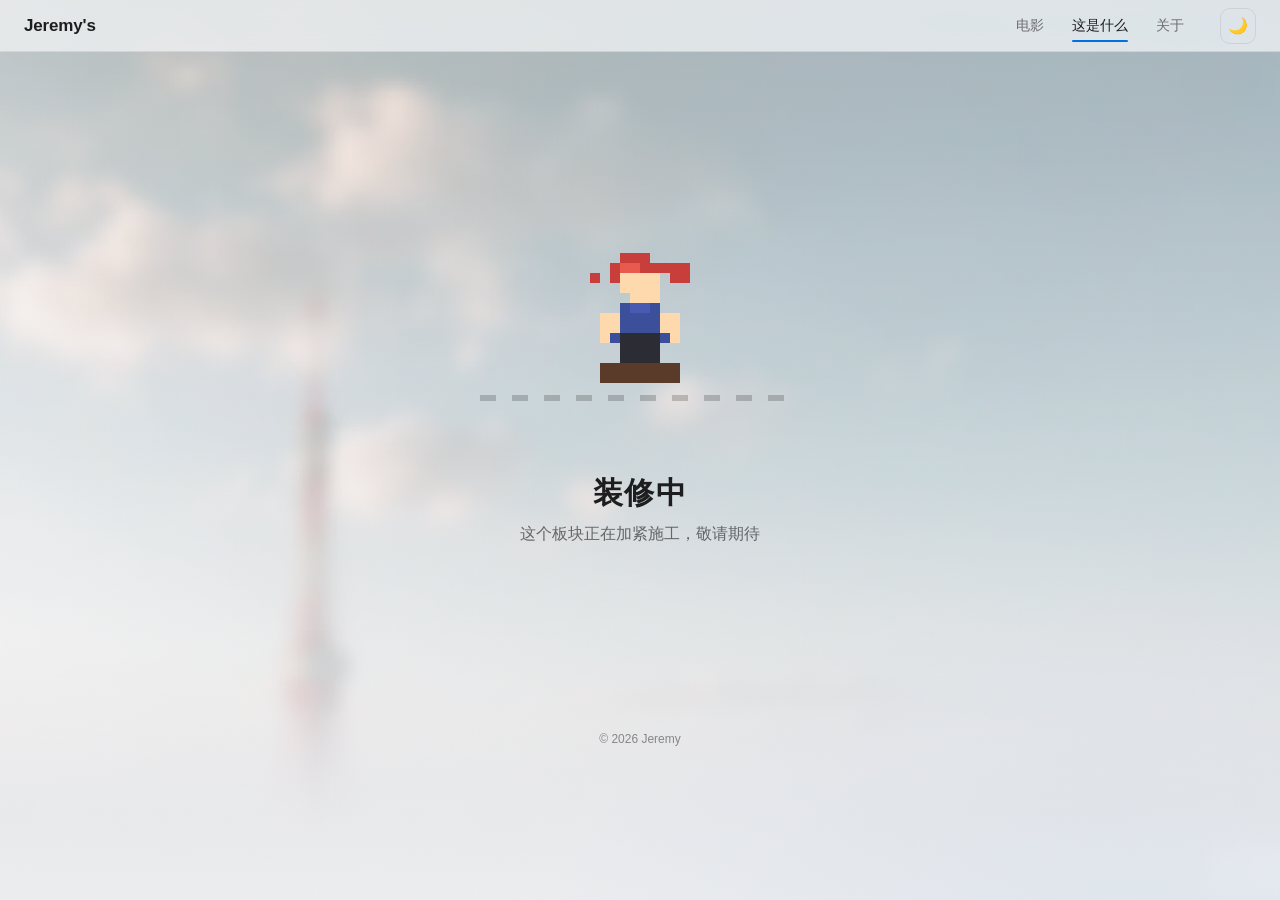
==== commit adf8a3d5: "装修中动画改为 Celeste 风格像素红发女孩 - 12x14 像素网格 sprite × 4 帧逐帧循环（steps(1) 硬切，真像素帧动画） - shape-rendering=crispEd" ====
--- a/everything/index.html
+++ b/everything/index.html
@@ -37,8 +37,8 @@
     .reno-scene {
       position: relative;
       width: min(320px, 78vw);
-      height: 240px;
-      margin-bottom: 28px;
+      height: 260px;
+      margin-bottom: 24px;
     }
     .reno-title {
       font-size: 1.9rem;
@@ -52,52 +52,52 @@
       margin: 0;
     }
 
-    /* 小男孩跑步：原地奔跑，身体上下弹跳 + 手臂腿摆动 */
+    /* —— Celeste 风格像素跑步动画 —— */
+    /* 像素锐利：放大后仍是清晰方块 */
+    .pixel-sprite {
+      image-rendering: pixelated;
+      image-rendering: crisp-edges;
+    }
+
     .runner {
       position: absolute;
       left: 50%;
       bottom: 56px;
-      transform: translateX(-50%);
-      animation: runner-bob 0.5s ease-in-out infinite;
+      width: 120px;
+      height: 140px;
+      margin-left: -60px;
+      /* 身体整体上下弹跳，营造跑步节奏 */
+      animation: runner-bob 0.32s steps(2, end) infinite;
     }
     @keyframes runner-bob {
-      0%, 100% { transform: translateX(-50%) translateY(0); }
-      50%      { transform: translateX(-50%) translateY(-9px); }
-    }
-
-    /* 手臂：交替前后摆 */
-    .arm-back { transform-origin: 12px 8px; animation: swing-back 0.5s ease-in-out infinite; }
-    .arm-front { transform-origin: 12px 8px; animation: swing-front 0.5s ease-in-out infinite; }
-    @keyframes swing-back {
-      0%, 100% { transform: rotate(24deg); }
-      50%      { transform: rotate(-24deg); }
-    }
-    @keyframes swing-front {
-      0%, 100% { transform: rotate(-24deg); }
-      50%      { transform: rotate(24deg); }
-    }
-
-    /* 腿：交替迈步 */
-    .leg-back { transform-origin: 12px 4px; animation: step-back 0.5s ease-in-out infinite; }
-    .leg-front { transform-origin: 12px 4px; animation: step-front 0.5s ease-in-out infinite; }
-    @keyframes step-back {
-      0%, 100% { transform: rotate(-20deg); }
-      50%      { transform: rotate(20deg); }
-    }
-    @keyframes step-front {
-      0%, 100% { transform: rotate(20deg); }
-      50%      { transform: rotate(-20deg); }
-    }
-
-    /* 地面：向右滚动的横线，营造向前跑的感觉 */
+      0%   { transform: translateY(0); }
+      100% { transform: translateY(-10px); }
+    }
+
+    /* 逐帧切换：4 帧循环，steps(1) 硬切不补间 → 真正的像素帧动画 */
+    .runner-frame {
+      position: absolute;
+      inset: 0;
+      animation: frame-cycle 0.32s steps(1, end) infinite;
+    }
+    .runner-frame:nth-child(2) { animation-delay: -0.08s; }
+    .runner-frame:nth-child(3) { animation-delay: -0.16s; }
+    .runner-frame:nth-child(4) { animation-delay: -0.24s; }
+    @keyframes frame-cycle {
+      0%   { opacity: 1; }
+      25%  { opacity: 0; }
+      100% { opacity: 0; }
+    }
+
+    /* 地面：像素风格的方块跑道，向右滚动 */
     .ground {
       position: absolute;
       left: 0;
       right: 0;
       bottom: 48px;
-      height: 2px;
+      height: 6px;
       overflow: hidden;
-      opacity: 0.25;
+      opacity: 0.22;
     }
     .ground-dash {
       display: block;
@@ -105,26 +105,25 @@
       background: repeating-linear-gradient(
         90deg,
         currentColor 0,
-        currentColor 22px,
-        transparent 22px,
-        transparent 44px
+        currentColor 16px,
+        transparent 16px,
+        transparent 32px
       );
-      animation: ground-move 0.5s linear infinite;
+      animation: ground-move 0.32s steps(4, end) infinite;
     }
     @keyframes ground-move {
       from { transform: translateX(0); }
-      to   { transform: translateX(-44px); }
-    }
-
-    /* 主题适配：浅色用深色人物，深色用浅色人物（line 元素靠 stroke 上色） */
-    .runner-body   { fill: #e5484d; stroke: #e5484d; }
-    .runner-skin   { fill: #ffd7a8; }
-    .runner-pants  { fill: #3b6bd6; stroke: #3b6bd6; }
-    .runner-shoe   { fill: #2b2b33; stroke: #2b2b33; }
-    :root[data-theme="dark"] .runner-shoe { fill: #e8e8f0; stroke: #e8e8f0; }
-    @media (prefers-color-scheme: dark) {
-      :root:not([data-theme="light"]) .runner-shoe { fill: #e8e8f0; stroke: #e8e8f0; }
-    }
+      to   { transform: translateX(-32px); }
+    }
+
+    /* Madeline 配色（Celeste 红发女孩） */
+    .p-hair    { fill: #c73e3a; }
+    .p-hair-hi { fill: #e85a4e; }
+    .p-skin    { fill: #ffd9ae; }
+    .p-jacket  { fill: #3b4f9b; }
+    .p-jacket2 { fill: #475bb0; }
+    .p-pants   { fill: #2c2c34; }
+    .p-shoe    { fill: #5a3b2a; }
   </style>
 </head>
 <body>
@@ -144,33 +143,73 @@
   <main>
     <section class="reno">
       <div class="reno-scene" aria-hidden="true">
-        <!-- 跑步的小男孩（原地奔跑动画） -->
-        <svg class="runner" width="96" height="120" viewBox="0 0 96 120" fill="none">
-          <!-- 头 -->
-          <circle class="runner-skin" cx="48" cy="20" r="15"></circle>
-          <!-- 头发 -->
-          <path class="runner-body" d="M33 16 a15 15 0 0 1 30 0 a16 16 0 0 0 -22 -4 a13 13 0 0 0 -8 4 z"></path>
-          <!-- 躯干 -->
-          <rect class="runner-body" x="42" y="34" width="12" height="34" rx="5"></rect>
-          <!-- 后臂 -->
-          <g class="arm-back">
-            <line class="runner-body" x1="42" y1="40" x2="26" y2="58" stroke-width="6" stroke-linecap="round"></line>
-          </g>
-          <!-- 前臂 -->
-          <g class="arm-front">
-            <line class="runner-body" x1="54" y1="40" x2="70" y2="58" stroke-width="6" stroke-linecap="round"></line>
-          </g>
-          <!-- 后腿 -->
-          <g class="leg-back">
-            <line class="runner-pants" x1="45" y1="66" x2="38" y2="92" stroke-width="8" stroke-linecap="round"></line>
-            <line class="runner-shoe" x1="38" y1="92" x2="30" y2="96" stroke-width="7" stroke-linecap="round"></line>
-          </g>
-          <!-- 前腿 -->
-          <g class="leg-front">
-            <line class="runner-pants" x1="51" y1="66" x2="58" y2="92" stroke-width="8" stroke-linecap="round"></line>
-            <line class="runner-shoe" x1="58" y1="92" x2="66" y2="96" stroke-width="7" stroke-linecap="round"></line>
-          </g>
-        </svg>
+        <!-- Celeste 风格像素红发女孩跑步：4 帧逐帧循环 -->
+        <div class="runner">
+          <!-- 帧 1：双臂摆动、左腿前右腿后 -->
+          <svg class="runner-frame pixel-sprite" viewBox="0 0 12 14" width="120" height="140" shape-rendering="crispEdges">
+            <g class="p-hair">
+              <rect x="4" y="0" width="2" height="1"/><rect x="5" y="0" width="1" height="1"/><rect x="6" y="0" width="1" height="1"/>
+              <rect x="3" y="1" width="6" height="1"/><rect x="9" y="1" width="2" height="1"/><rect x="9" y="2" width="1" height="1"/>
+              <rect x="3" y="2" width="1" height="1"/>
+            </g>
+            <g class="p-skin">
+              <rect x="4" y="2" width="4" height="2"/><rect x="5" y="4" width="3" height="1"/>
+            </g>
+            <g class="p-hair-hi"><rect x="4" y="1" width="2" height="1"/></g>
+            <g class="p-jacket">
+              <rect x="4" y="5" width="4" height="3"/><rect x="3" y="6" width="1" height="2"/><rect x="8" y="6" width="1" height="2"/>
+            </g>
+            <g class="p-jacket2"><rect x="5" y="5" width="2" height="1"/></g>
+            <g class="p-pants">
+              <rect x="4" y="8" width="2" height="3"/><rect x="6" y="8" width="2" height="3"/>
+            </g>
+            <g class="p-shoe">
+              <rect x="3" y="11" width="2" height="2"/><rect x="7" y="11" width="2" height="2"/>
+            </g>
+            <g class="p-skin"><rect x="2" y="6" width="1" height="2"/><rect x="9" y="6" width="1" height="2"/></g>
+          </svg>
+          <!-- 帧 2：双手收起、双腿并拢过中点 -->
+          <svg class="runner-frame pixel-sprite" viewBox="0 0 12 14" width="120" height="140" shape-rendering="crispEdges">
+            <g class="p-hair">
+              <rect x="4" y="0" width="3" height="1"/><rect x="6" y="0" width="1" height="1"/>
+              <rect x="3" y="1" width="6" height="1"/><rect x="9" y="1" width="1" height="1"/><rect x="10" y="2" width="1" height="1"/>
+            </g>
+            <g class="p-skin"><rect x="4" y="2" width="4" height="2"/><rect x="5" y="4" width="3" height="1"/></g>
+            <g class="p-hair-hi"><rect x="4" y="1" width="2" height="1"/></g>
+            <g class="p-jacket"><rect x="4" y="5" width="4" height="3"/><rect x="3" y="7" width="1" height="2"/><rect x="8" y="7" width="1" height="2"/></g>
+            <g class="p-jacket2"><rect x="5" y="5" width="2" height="1"/></g>
+            <g class="p-pants"><rect x="4" y="8" width="2" height="3"/><rect x="6" y="8" width="2" height="3"/></g>
+            <g class="p-shoe"><rect x="4" y="11" width="2" height="2"/><rect x="6" y="11" width="2" height="2"/></g>
+            <g class="p-skin"><rect x="3" y="6" width="1" height="2"/><rect x="8" y="6" width="1" height="2"/></g>
+          </svg>
+          <!-- 帧 3：双臂反向摆、右腿前左腿后 -->
+          <svg class="runner-frame pixel-sprite" viewBox="0 0 12 14" width="120" height="140" shape-rendering="crispEdges">
+            <g class="p-hair">
+              <rect x="4" y="0" width="2" height="1"/><rect x="6" y="0" width="1" height="1"/>
+              <rect x="3" y="1" width="6" height="1"/><rect x="1" y="2" width="1" height="1"/>
+            </g>
+            <g class="p-skin"><rect x="4" y="2" width="4" height="2"/><rect x="5" y="4" width="3" height="1"/></g>
+            <g class="p-hair-hi"><rect x="4" y="1" width="2" height="1"/></g>
+            <g class="p-jacket"><rect x="4" y="5" width="4" height="3"/><rect x="3" y="6" width="1" height="2"/><rect x="8" y="6" width="1" height="2"/></g>
+            <g class="p-jacket2"><rect x="5" y="5" width="2" height="1"/></g>
+            <g class="p-pants"><rect x="4" y="8" width="2" height="3"/><rect x="6" y="8" width="2" height="3"/></g>
+            <g class="p-shoe"><rect x="2" y="11" width="2" height="2"/><rect x="8" y="11" width="2" height="2"/></g>
+            <g class="p-skin"><rect x="2" y="7" width="1" height="2"/><rect x="9" y="7" width="1" height="2"/></g>
+          </svg>
+          <!-- 帧 4：双腿并拢回中点（收腿） -->
+          <svg class="runner-frame pixel-sprite" viewBox="0 0 12 14" width="120" height="140" shape-rendering="crispEdges">
+            <g class="p-hair">
+              <rect x="4" y="0" width="3" height="1"/><rect x="3" y="1" width="6" height="1"/><rect x="9" y="1" width="2" height="1"/><rect x="9" y="2" width="1" height="1"/>
+            </g>
+            <g class="p-skin"><rect x="4" y="2" width="4" height="2"/><rect x="5" y="4" width="3" height="1"/></g>
+            <g class="p-hair-hi"><rect x="4" y="1" width="2" height="1"/></g>
+            <g class="p-jacket"><rect x="4" y="5" width="4" height="3"/><rect x="3" y="7" width="1" height="2"/><rect x="8" y="7" width="1" height="2"/></g>
+            <g class="p-jacket2"><rect x="5" y="5" width="2" height="1"/></g>
+            <g class="p-pants"><rect x="4" y="8" width="2" height="3"/><rect x="6" y="8" width="2" height="3"/></g>
+            <g class="p-shoe"><rect x="4" y="11" width="2" height="2"/><rect x="6" y="11" width="2" height="2"/></g>
+            <g class="p-skin"><rect x="3" y="6" width="1" height="2"/><rect x="8" y="6" width="1" height="2"/></g>
+          </svg>
+        </div>
         <!-- 地面 -->
         <div class="ground"><span class="ground-dash"></span></div>
       </div>
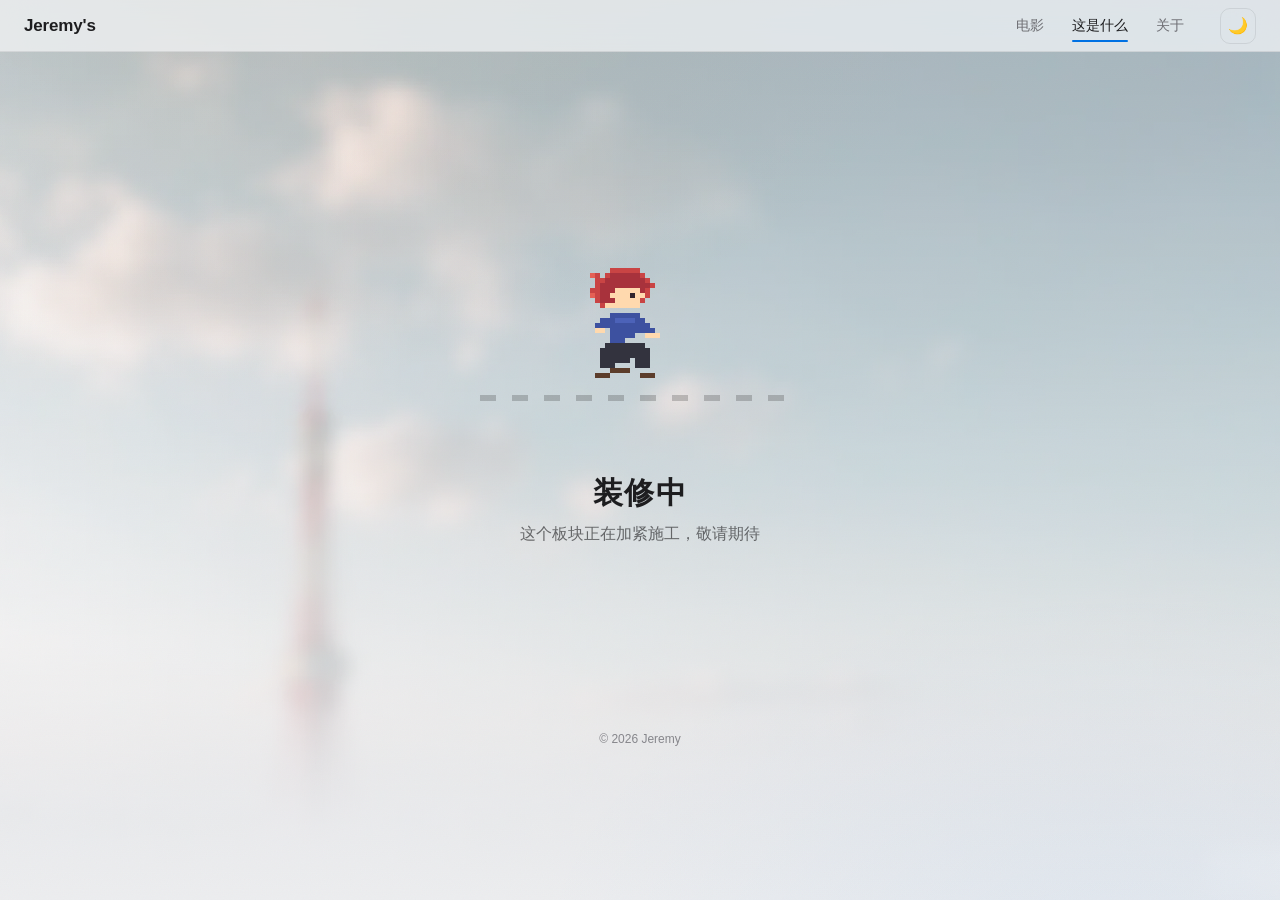
==== commit 3306a463: "装修中动画重制：程序生成 Celeste 风 Madeline 像素 sprite - 24x26 像素网格 × 4 帧侧视跑动（Python/Pillow 程序生成，scripts/gen_made" ====
--- a/everything/index.html
+++ b/everything/index.html
@@ -52,37 +52,39 @@
       margin: 0;
     }
 
-    /* —— Celeste 风格像素跑步动画 —— */
+    /* —— Celeste 风格像素跑步动画（程序生成的 Madeline 风 sprite） —— */
     /* 像素锐利：放大后仍是清晰方块 */
-    .pixel-sprite {
+    .runner img {
       image-rendering: pixelated;
-      image-rendering: crisp-edges;
+      width: 100%;
+      height: 100%;
+      display: block;
     }
 
     .runner {
       position: absolute;
       left: 50%;
       bottom: 56px;
-      width: 120px;
-      height: 140px;
+      width: 120px;   /* 24px 原稿 × 5 */
+      height: 130px;  /* 26px 原稿 × 5 */
       margin-left: -60px;
-      /* 身体整体上下弹跳，营造跑步节奏 */
-      animation: runner-bob 0.32s steps(2, end) infinite;
+      /* 身体整体上下弹跳，配合 4 帧步频（steps 保持像素的顿挫感） */
+      animation: runner-bob 0.36s steps(2, end) infinite;
     }
     @keyframes runner-bob {
       0%   { transform: translateY(0); }
-      100% { transform: translateY(-10px); }
+      100% { transform: translateY(-8px); }
     }
 
     /* 逐帧切换：4 帧循环，steps(1) 硬切不补间 → 真正的像素帧动画 */
     .runner-frame {
       position: absolute;
       inset: 0;
-      animation: frame-cycle 0.32s steps(1, end) infinite;
+      animation: frame-cycle 0.36s steps(1, end) infinite;
     }
-    .runner-frame:nth-child(2) { animation-delay: -0.08s; }
-    .runner-frame:nth-child(3) { animation-delay: -0.16s; }
-    .runner-frame:nth-child(4) { animation-delay: -0.24s; }
+    .runner-frame:nth-child(2) { animation-delay: -0.09s; }
+    .runner-frame:nth-child(3) { animation-delay: -0.18s; }
+    .runner-frame:nth-child(4) { animation-delay: -0.27s; }
     @keyframes frame-cycle {
       0%   { opacity: 1; }
       25%  { opacity: 0; }
@@ -109,21 +111,12 @@
         transparent 16px,
         transparent 32px
       );
-      animation: ground-move 0.32s steps(4, end) infinite;
+      animation: ground-move 0.36s steps(4, end) infinite;
     }
     @keyframes ground-move {
       from { transform: translateX(0); }
       to   { transform: translateX(-32px); }
     }
-
-    /* Madeline 配色（Celeste 红发女孩） */
-    .p-hair    { fill: #c73e3a; }
-    .p-hair-hi { fill: #e85a4e; }
-    .p-skin    { fill: #ffd9ae; }
-    .p-jacket  { fill: #3b4f9b; }
-    .p-jacket2 { fill: #475bb0; }
-    .p-pants   { fill: #2c2c34; }
-    .p-shoe    { fill: #5a3b2a; }
   </style>
 </head>
 <body>
@@ -143,72 +136,12 @@
   <main>
     <section class="reno">
       <div class="reno-scene" aria-hidden="true">
-        <!-- Celeste 风格像素红发女孩跑步：4 帧逐帧循环 -->
+        <!-- Celeste 风格像素红发女孩跑步：4 帧逐帧循环（assets/madeline 程序生成 sprite） -->
         <div class="runner">
-          <!-- 帧 1：双臂摆动、左腿前右腿后 -->
-          <svg class="runner-frame pixel-sprite" viewBox="0 0 12 14" width="120" height="140" shape-rendering="crispEdges">
-            <g class="p-hair">
-              <rect x="4" y="0" width="2" height="1"/><rect x="5" y="0" width="1" height="1"/><rect x="6" y="0" width="1" height="1"/>
-              <rect x="3" y="1" width="6" height="1"/><rect x="9" y="1" width="2" height="1"/><rect x="9" y="2" width="1" height="1"/>
-              <rect x="3" y="2" width="1" height="1"/>
-            </g>
-            <g class="p-skin">
-              <rect x="4" y="2" width="4" height="2"/><rect x="5" y="4" width="3" height="1"/>
-            </g>
-            <g class="p-hair-hi"><rect x="4" y="1" width="2" height="1"/></g>
-            <g class="p-jacket">
-              <rect x="4" y="5" width="4" height="3"/><rect x="3" y="6" width="1" height="2"/><rect x="8" y="6" width="1" height="2"/>
-            </g>
-            <g class="p-jacket2"><rect x="5" y="5" width="2" height="1"/></g>
-            <g class="p-pants">
-              <rect x="4" y="8" width="2" height="3"/><rect x="6" y="8" width="2" height="3"/>
-            </g>
-            <g class="p-shoe">
-              <rect x="3" y="11" width="2" height="2"/><rect x="7" y="11" width="2" height="2"/>
-            </g>
-            <g class="p-skin"><rect x="2" y="6" width="1" height="2"/><rect x="9" y="6" width="1" height="2"/></g>
-          </svg>
-          <!-- 帧 2：双手收起、双腿并拢过中点 -->
-          <svg class="runner-frame pixel-sprite" viewBox="0 0 12 14" width="120" height="140" shape-rendering="crispEdges">
-            <g class="p-hair">
-              <rect x="4" y="0" width="3" height="1"/><rect x="6" y="0" width="1" height="1"/>
-              <rect x="3" y="1" width="6" height="1"/><rect x="9" y="1" width="1" height="1"/><rect x="10" y="2" width="1" height="1"/>
-            </g>
-            <g class="p-skin"><rect x="4" y="2" width="4" height="2"/><rect x="5" y="4" width="3" height="1"/></g>
-            <g class="p-hair-hi"><rect x="4" y="1" width="2" height="1"/></g>
-            <g class="p-jacket"><rect x="4" y="5" width="4" height="3"/><rect x="3" y="7" width="1" height="2"/><rect x="8" y="7" width="1" height="2"/></g>
-            <g class="p-jacket2"><rect x="5" y="5" width="2" height="1"/></g>
-            <g class="p-pants"><rect x="4" y="8" width="2" height="3"/><rect x="6" y="8" width="2" height="3"/></g>
-            <g class="p-shoe"><rect x="4" y="11" width="2" height="2"/><rect x="6" y="11" width="2" height="2"/></g>
-            <g class="p-skin"><rect x="3" y="6" width="1" height="2"/><rect x="8" y="6" width="1" height="2"/></g>
-          </svg>
-          <!-- 帧 3：双臂反向摆、右腿前左腿后 -->
-          <svg class="runner-frame pixel-sprite" viewBox="0 0 12 14" width="120" height="140" shape-rendering="crispEdges">
-            <g class="p-hair">
-              <rect x="4" y="0" width="2" height="1"/><rect x="6" y="0" width="1" height="1"/>
-              <rect x="3" y="1" width="6" height="1"/><rect x="1" y="2" width="1" height="1"/>
-            </g>
-            <g class="p-skin"><rect x="4" y="2" width="4" height="2"/><rect x="5" y="4" width="3" height="1"/></g>
-            <g class="p-hair-hi"><rect x="4" y="1" width="2" height="1"/></g>
-            <g class="p-jacket"><rect x="4" y="5" width="4" height="3"/><rect x="3" y="6" width="1" height="2"/><rect x="8" y="6" width="1" height="2"/></g>
-            <g class="p-jacket2"><rect x="5" y="5" width="2" height="1"/></g>
-            <g class="p-pants"><rect x="4" y="8" width="2" height="3"/><rect x="6" y="8" width="2" height="3"/></g>
-            <g class="p-shoe"><rect x="2" y="11" width="2" height="2"/><rect x="8" y="11" width="2" height="2"/></g>
-            <g class="p-skin"><rect x="2" y="7" width="1" height="2"/><rect x="9" y="7" width="1" height="2"/></g>
-          </svg>
-          <!-- 帧 4：双腿并拢回中点（收腿） -->
-          <svg class="runner-frame pixel-sprite" viewBox="0 0 12 14" width="120" height="140" shape-rendering="crispEdges">
-            <g class="p-hair">
-              <rect x="4" y="0" width="3" height="1"/><rect x="3" y="1" width="6" height="1"/><rect x="9" y="1" width="2" height="1"/><rect x="9" y="2" width="1" height="1"/>
-            </g>
-            <g class="p-skin"><rect x="4" y="2" width="4" height="2"/><rect x="5" y="4" width="3" height="1"/></g>
-            <g class="p-hair-hi"><rect x="4" y="1" width="2" height="1"/></g>
-            <g class="p-jacket"><rect x="4" y="5" width="4" height="3"/><rect x="3" y="7" width="1" height="2"/><rect x="8" y="7" width="1" height="2"/></g>
-            <g class="p-jacket2"><rect x="5" y="5" width="2" height="1"/></g>
-            <g class="p-pants"><rect x="4" y="8" width="2" height="3"/><rect x="6" y="8" width="2" height="3"/></g>
-            <g class="p-shoe"><rect x="4" y="11" width="2" height="2"/><rect x="6" y="11" width="2" height="2"/></g>
-            <g class="p-skin"><rect x="3" y="6" width="1" height="2"/><rect x="8" y="6" width="1" height="2"/></g>
-          </svg>
+          <img class="runner-frame" src="../assets/madeline/run-0.png" alt="">
+          <img class="runner-frame" src="../assets/madeline/run-1.png" alt="">
+          <img class="runner-frame" src="../assets/madeline/run-2.png" alt="">
+          <img class="runner-frame" src="../assets/madeline/run-3.png" alt="">
         </div>
         <!-- 地面 -->
         <div class="ground"><span class="ground-dash"></span></div>
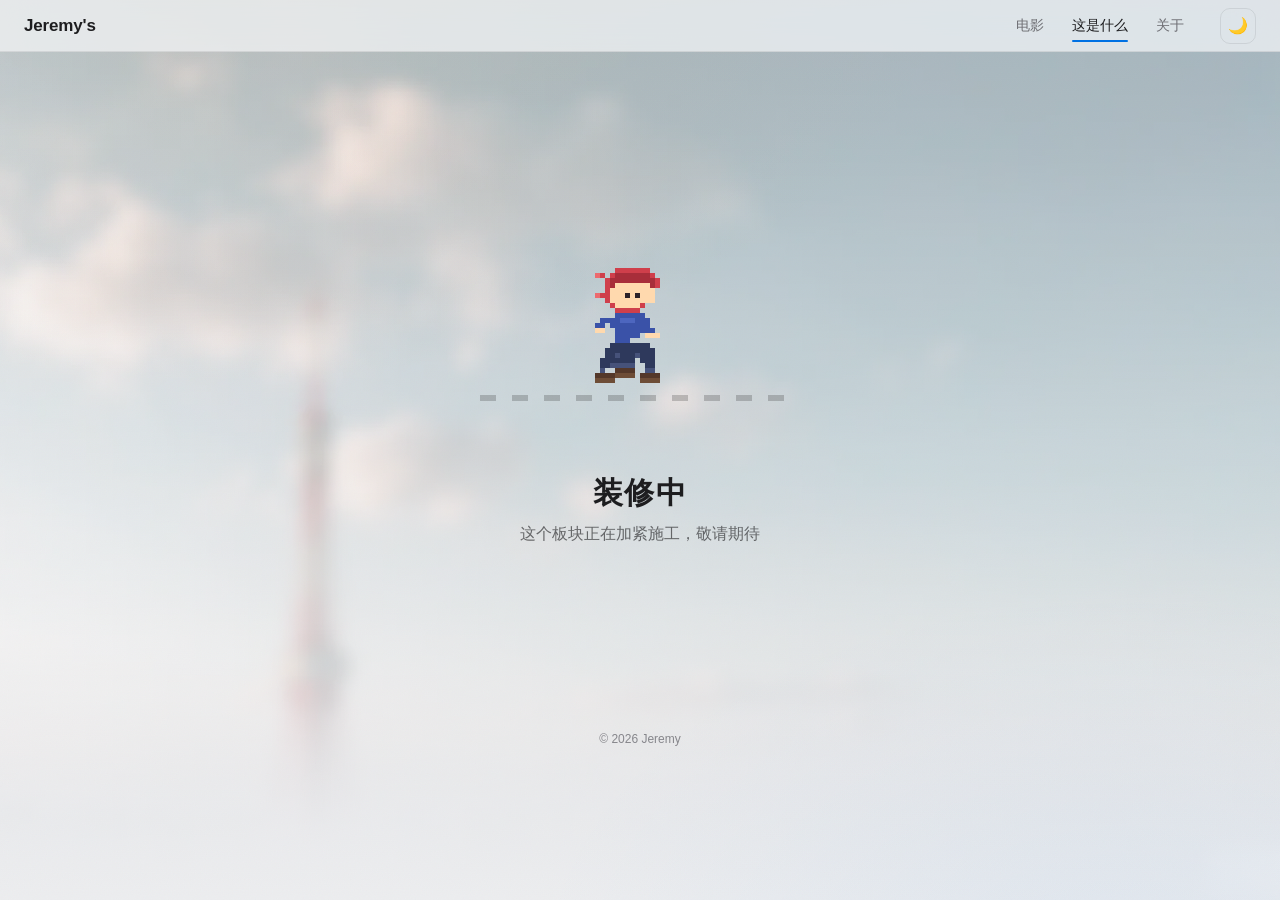
==== commit cee03bb2: "redo madeline sprite: original-style red hair + blue outfit, tweak leg poses; bump img cache version" ====
--- a/everything/index.html
+++ b/everything/index.html
@@ -138,10 +138,10 @@
       <div class="reno-scene" aria-hidden="true">
         <!-- Celeste 风格像素红发女孩跑步：4 帧逐帧循环（assets/madeline 程序生成 sprite） -->
         <div class="runner">
-          <img class="runner-frame" src="../assets/madeline/run-0.png" alt="">
-          <img class="runner-frame" src="../assets/madeline/run-1.png" alt="">
-          <img class="runner-frame" src="../assets/madeline/run-2.png" alt="">
-          <img class="runner-frame" src="../assets/madeline/run-3.png" alt="">
+          <img class="runner-frame" src="../assets/madeline/run-0.png?v=2" alt="">
+          <img class="runner-frame" src="../assets/madeline/run-1.png?v=2" alt="">
+          <img class="runner-frame" src="../assets/madeline/run-2.png?v=2" alt="">
+          <img class="runner-frame" src="../assets/madeline/run-3.png?v=2" alt="">
         </div>
         <!-- 地面 -->
         <div class="ground"><span class="ground-dash"></span></div>
